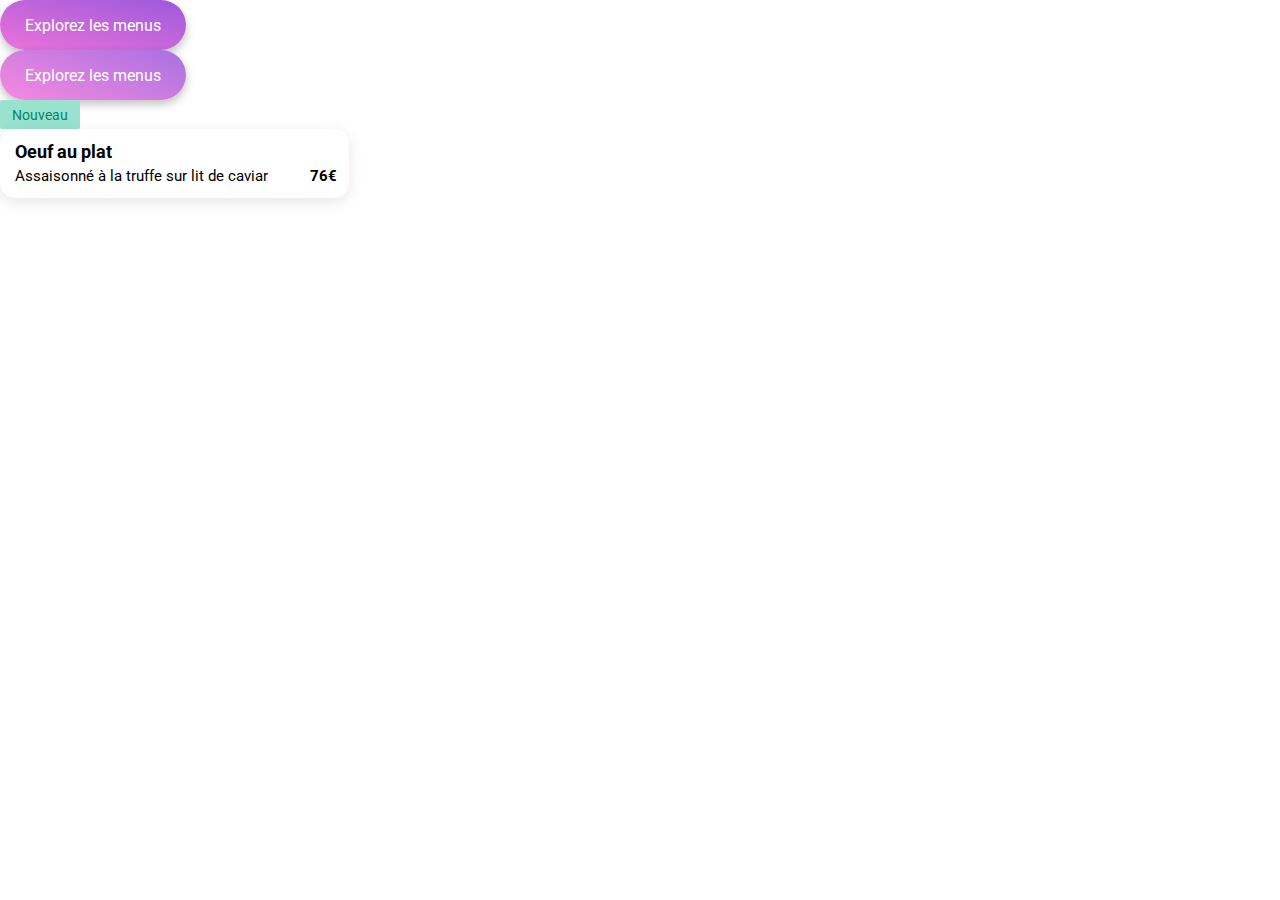
==== index.html @ d5adac6b "animations" ====
<!DOCTYPE html>
<html lang="en">
    <head>
        <meta charset="UTF-8">
        <meta http-equiv="X-UA-Compatible" content="IE=edge">
        <meta name="viewport" content="width=device-width, initial-scale=1.0">
        <link rel="stylesheet" href="https://cdnjs.cloudflare.com/ajax/libs/font-awesome/6.3.0/css/all.min.css" integrity="sha512-SzlrxWUlpfuzQ+pcUCosxcglQRNAq/DZjVsC0lE40xsADsfeQoEypE+enwcOiGjk/bSuGGKHEyjSoQ1zVisanQ==" crossorigin="anonymous" referrerpolicy="no-referrer" />
        <link rel="stylesheet" href="style.css">
        <title>Oh My Food</title>
    </head>
    <body>
        <div class="button1"><p>Explorez les menus</p></div>
        <div class="button2"><p>Explorez les menus</p></div>
        <div class="new">
            <p>Nouveau</p>
        </div>
        <input type="checkbox" id="check-like">
        <label for="check-like" class="like">
            <i class="fa-solid fa-heart fa-2xl"></i>
        </label>
        <div class="arrow"><i class="fa-solid fa-arrow-left fa-2xl"></i></div>
        <div class="menu">
            <input type="checkbox" id="check-click">
            <label for="check-click" class="toggle-content">
                <h3>Oeuf au plat</h3>
                <div class="accompagnement">
                    <p>Assaisonné à la truffe sur lit de caviar</p>
                    <p>76€</p>
                </div>
                <div class="add">
                    <i class="fa-solid fa-circle-check fa-xl"></i>
                </div>
            </label>
        </div>
    </body>
</html>
---- style.css ----
@import url("https://fonts.googleapis.com/css2?family=Shrikhand&display=swap");
@import url("https://fonts.googleapis.com/css2?family=Roboto&display=swap");
* {
  margin: 0;
  padding: 0;
  box-sizing: border-box;
  font-family: "Roboto", sans-serif;
}

.button1 {
  display: flex;
  width: 186px;
  height: 50px;
  background: linear-gradient(193.33deg, #9356DC -11.44%, #FF79DA 123.93%);
  border-radius: 25px;
  box-shadow: 0px 4px 10px rgba(0, 0, 0, 0.25);
}
.button1 p {
  margin: auto;
  color: white;
}

.button2 {
  display: flex;
  width: 186px;
  height: 50px;
  background: linear-gradient(0deg, rgba(255, 255, 255, 0.15), rgba(255, 255, 255, 0.15)), linear-gradient(200.64deg, #9356DC -5.2%, #FF79DA 110.74%);
  border-radius: 25px;
  box-shadow: 0px 4px 10px rgba(0, 0, 0, 0.25);
}
.button2 p {
  margin: auto;
  color: white;
}

.new {
  display: flex;
  width: 80px;
  height: 29px;
  border-radius: 2px;
  background: #99E2D0;
}
.new p {
  color: #008766;
  font-size: 14px;
  margin: auto;
}

.like {
  cursor: pointer;
}
.like i {
  color: white;
  -webkit-text-stroke-width: 1px;
  -webkit-text-stroke-color: black;
}

input[type=checkbox]:checked + .like i:before {
  color: transparent;
  background-clip: text;
  -webkit-background-clip: text;
  -webkit-text-stroke-color: transparent;
  background-image: linear-gradient(193.33deg, #9356DC -11.44%, #FF79DA 123.93%);
}

.toggle-content {
  position: relative;
  display: flex;
  flex-direction: column;
  cursor: pointer;
  width: 349px;
  height: 69px;
  box-shadow: 0px 4.01149px 15.0431px rgba(0, 0, 0, 0.1);
  border-radius: 15.0431px;
}
.toggle-content h3 {
  padding: 12px 0 0 15px;
  font-size: 18px;
}
.toggle-content .accompagnement {
  display: flex;
  justify-content: space-between;
}
.toggle-content .accompagnement p {
  padding: 5px 12px 15px 15px;
  font-size: 15.04px;
  transition: margin 0.5s;
}
.toggle-content .accompagnement p:first-child {
  text-overflow: ellipsis;
  overflow: hidden;
  white-space: nowrap;
  position: relative;
}
.toggle-content .accompagnement p + p {
  font-weight: 700;
}
.toggle-content .add {
  display: flex;
  justify-content: center;
  align-items: center;
  position: absolute;
  top: 0;
  right: 0;
  width: 0px;
  transition: width 0.5s;
  background: #99E2D0;
  height: 69px;
  border-radius: 0px 15px 15px 0px;
}
.toggle-content .add i {
  color: white;
}

input[type=checkbox] {
  display: none;
}
input[type=checkbox]:checked + .toggle-content .accompagnement p + p {
  margin-right: 74px;
  transition: margin 0.5s;
}
input[type=checkbox]:checked + .toggle-content .add {
  transition: width 0.5s;
  width: 59px;
}

/*# sourceMappingURL=style.css.map */
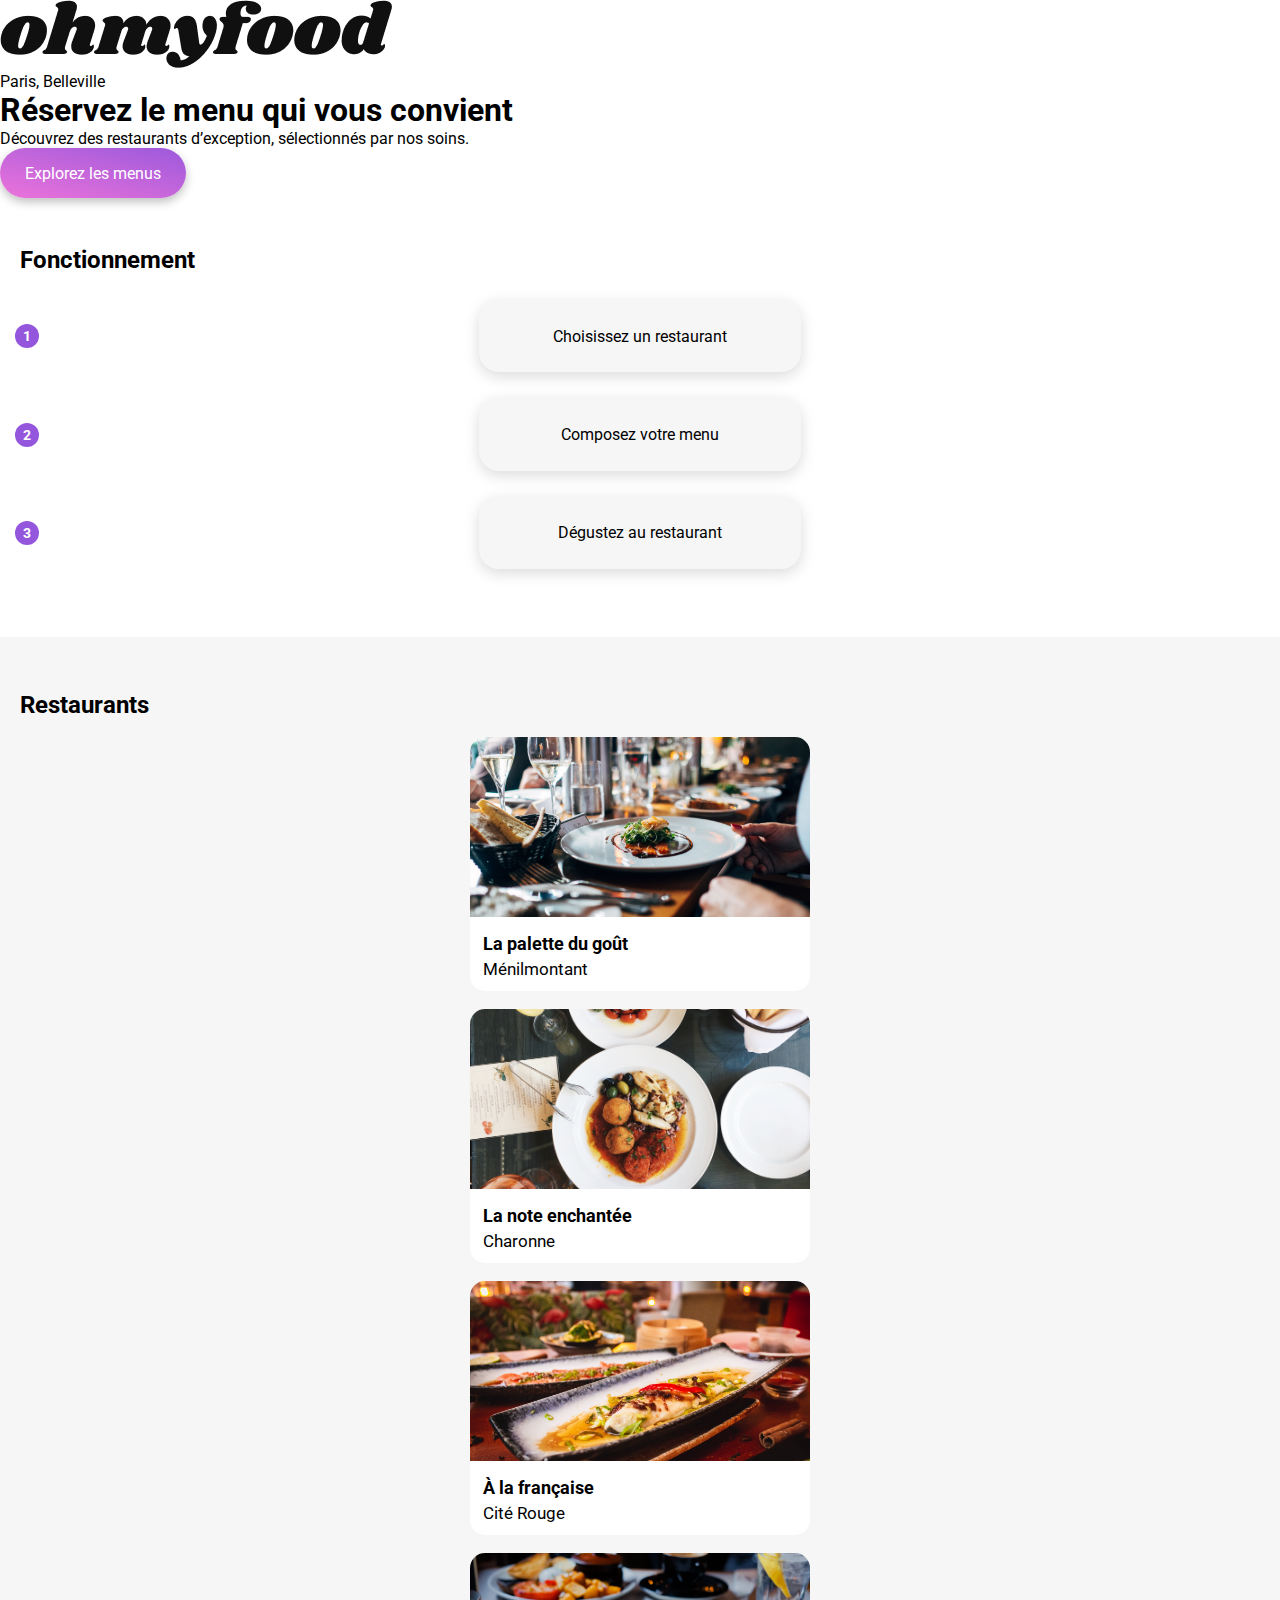
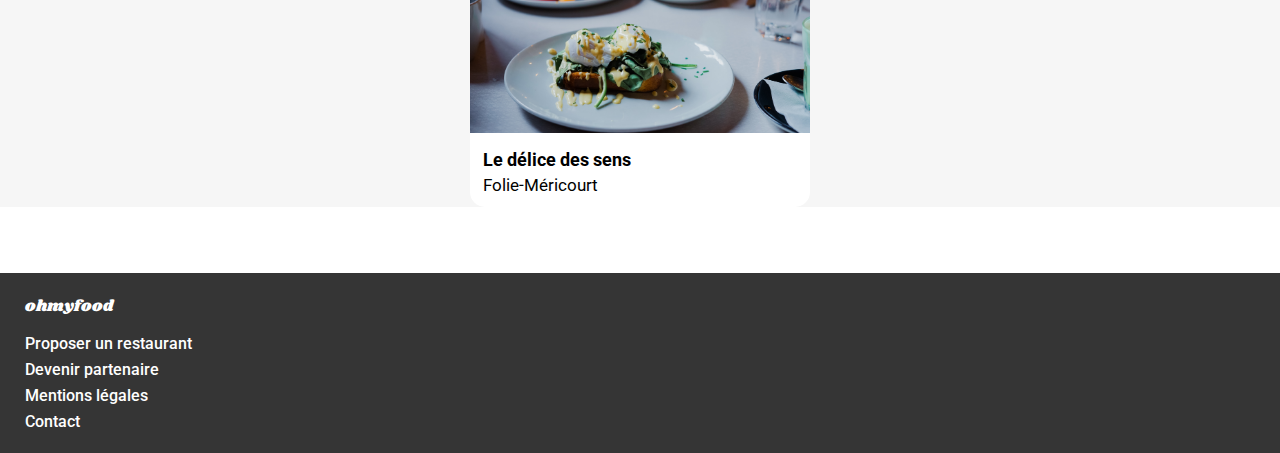
==== commit 821009a5: "mobile version" ====
--- a/index.html
+++ b/index.html
@@ -4,12 +4,127 @@
         <meta charset="UTF-8">
         <meta http-equiv="X-UA-Compatible" content="IE=edge">
         <meta name="viewport" content="width=device-width, initial-scale=1.0">
-        <link rel="stylesheet" href="https://cdnjs.cloudflare.com/ajax/libs/font-awesome/6.3.0/css/all.min.css" integrity="sha512-SzlrxWUlpfuzQ+pcUCosxcglQRNAq/DZjVsC0lE40xsADsfeQoEypE+enwcOiGjk/bSuGGKHEyjSoQ1zVisanQ==" crossorigin="anonymous" referrerpolicy="no-referrer" />
+        <link rel="stylesheet" href="https://cdnjs.cloudflare.com/ajax/libs/font-awesome/6.4.0/css/all.min.css" integrity="sha512-iecdLmaskl7CVkqkXNQ/ZH/XLlvWZOJyj7Yy7tcenmpD1ypASozpmT/E0iPtmFIB46ZmdtAc9eNBvH0H/ZpiBw==" crossorigin="anonymous" referrerpolicy="no-referrer" />
         <link rel="stylesheet" href="style.css">
         <title>Oh My Food</title>
     </head>
     <body>
-        <div class="button1"><p>Explorez les menus</p></div>
+        <header>
+            <nav>
+                <img src="images/logo/ohmyfood.png" alt="ohmyfood">
+            </nav>
+            <div class="location">
+                <i class="fa-solid fa-location-dot"></i>
+                <p>Paris, Belleville</p>
+            </div>
+            <div class="explorer">
+                <h1>Réservez le menu qui vous convient</h1>
+                <p>Découvrez des restaurants d’exception, sélectionnés par nos soins.</p>
+                <div class="button1">
+                    <p>Explorez les menus</p>
+                </div>
+            </div>
+        </header>
+        <main>
+            <div class="fonctionnement">
+                <h2>Fonctionnement</h2>
+                <div class="etapes">
+                    <div class="number">
+                        <p>1</p>
+                    </div>
+                    <i class="fa-solid fa-mobile-screen-button"></i>
+                    <p>Choisissez un restaurant</p>
+                </div>
+                <div class="etapes">
+                    <div class="number">
+                        <p>2</p>
+                    </div>
+                    <i class="fa-regular fa-list"></i>
+                    <p>Composez votre menu</p>
+                </div>
+                <div class="etapes">
+                    <div class="number">
+                        <p>3</p>
+                    </div>
+                    <i class="fa-solid fa-store"></i>
+                    <p>Dégustez au restaurant</p>
+                </div>
+            </div>
+            <div class="restaurants">
+                <h2>Restaurants</h2>
+                <div class="etablissement">
+                    <img src="images/restaurants/jay-wennington-N_Y88TWmGwA-unsplash.jpg" alt="restaurant">
+                    <div class="desc">
+                        <h3>La palette du goût</h3>
+                        <p>Ménilmontant</p>
+                        <div class="like">
+                            <input type="checkbox" id="check-like1">
+                            <label for="check-like1" class="like">
+                                <i class="fa-solid fa-heart fa-xl"></i>
+                            </label>
+                        </div>
+                    </div>    
+                </div>
+                <div class="etablissement">
+                    <img src="images/restaurants/stil-u2Lp8tXIcjw-unsplash.jpg" alt="restaurant">
+                    <div class="desc">
+                        <h3>La note enchantée</h3>
+                        <p>Charonne</p>
+                        <div class="like">
+                            <input type="checkbox" id="check-like2">
+                            <label for="check-like2" class="like">
+                                <i class="fa-solid fa-heart fa-xl"></i>
+                            </label>
+                        </div>
+                    </div>    
+                </div>
+                <div class="etablissement">
+                    <img src="images/restaurants/louis-hansel-shotsoflouis-qNBGVyOCY8Q-unsplash.jpg" alt="restaurant">
+                    <div class="desc">
+                        <h3>À la française</h3>
+                        <p>Cité Rouge</p>
+                        <div class="like">
+                            <input type="checkbox" id="check-like3">
+                            <label for="check-like3" class="like">
+                                <i class="fa-solid fa-heart fa-xl"></i>
+                            </label>
+                        </div>
+                    </div>    
+                </div>
+                <div class="etablissement">
+                    <img src="images/restaurants/toa-heftiba-DQKerTsQwi0-unsplash.jpg" alt="restaurant">
+                    <div class="desc">
+                        <h3>Le délice des sens</h3>
+                        <p>Folie-Méricourt</p>
+                        <div class="like">
+                            <input type="checkbox" id="check-like4">
+                            <label for="check-like4" class="like">
+                                <i class="fa-solid fa-heart fa-xl"></i>
+                            </label>
+                        </div>
+                    </div>    
+                </div>
+            </div>
+        </main>
+        <footer>
+            <div class="container">
+                <h4>ohmyfood</h4>
+                <nav>
+                    <ul>
+                        <li><i class="fa-sharp fa-solid fa-utensils"></i>
+                            <a href="#">Proposer un restaurant</a>
+                        </li>
+                        <li>
+                            <i class="fa-solid fa-handshake-angle"></i>
+                            <a href="#">Devenir partenaire</a>
+                        </li>
+                        <li><a href="#">Mentions légales</a></li>
+                        <li><a href="#">Contact</a></li>
+                    </ul>
+                </nav>
+            </div>
+        </footer>
+        <!-- <div class="button1"><p>Explorez les menus</p></div>
         <div class="button2"><p>Explorez les menus</p></div>
         <div class="new">
             <p>Nouveau</p>
@@ -31,6 +146,7 @@
                     <i class="fa-solid fa-circle-check fa-xl"></i>
                 </div>
             </label>
-        </div>
+        </div> -->
+
     </body>
 </html>--- a/style.css
+++ b/style.css
@@ -3,6 +3,8 @@
 * {
   margin: 0;
   padding: 0;
+  text-decoration: none;
+  list-style-type: none;
   box-sizing: border-box;
   font-family: "Roboto", sans-serif;
 }
@@ -124,4 +126,164 @@
   width: 59px;
 }
 
+@media (max-width: 768px) {
+  header nav {
+    height: 63px;
+    display: flex;
+    box-shadow: 0px 2px 4px rgba(0, 0, 0, 0.15);
+  }
+  header nav img {
+    margin: auto;
+    width: 162px;
+    height: 44px;
+  }
+  header .location {
+    display: flex;
+    justify-content: center;
+    align-items: center;
+    background-color: #EAEAEA;
+    height: 50px;
+  }
+  header .location i {
+    color: #353535;
+  }
+  header .location p {
+    margin-left: 17px;
+  }
+  header .explorer {
+    display: flex;
+    flex-direction: column;
+    text-align: center;
+    background-color: #F6F6F6;
+  }
+  header .explorer h1 {
+    margin-top: 39.5px;
+    font-size: 24px;
+    height: 68px;
+  }
+  header .explorer > p {
+    font-size: 18px;
+    color: #353535;
+  }
+  header .explorer .button1 {
+    margin: auto;
+    margin-top: 40px;
+    margin-bottom: 57px;
+  }
+}
+main .fonctionnement {
+  display: flex;
+  flex-direction: column;
+}
+main .fonctionnement h2 {
+  margin-top: 48px;
+  margin-left: 20px;
+}
+main .fonctionnement .etapes {
+  display: flex;
+  margin: auto;
+  justify-content: center;
+  align-items: center;
+  margin-top: 26px;
+  width: 322.49px;
+  height: 72.38px;
+  background-color: #F6F6F6;
+  border-radius: 20px;
+  box-shadow: 0px 4px 15px rgba(0, 0, 0, 0.15);
+}
+main .fonctionnement .etapes .number {
+  position: absolute;
+  left: 15px;
+  display: flex;
+  width: 24px;
+  height: 24px;
+  border-radius: 100%;
+  background-color: #9356DC;
+}
+main .fonctionnement .etapes .number p {
+  font-size: 14.18px;
+  margin: auto;
+  color: white;
+  font-weight: 700;
+}
+main .fonctionnement .etapes i {
+  color: #7E7E7E;
+  position: absolute;
+  left: 65.98px;
+}
+main .fonctionnement .etapes:nth-child(4) i {
+  color: #9356DC;
+}
+main .restaurants {
+  margin-top: 68px;
+  background-color: #F6F6F6;
+  display: flex;
+  flex-direction: column;
+  gap: 18px;
+}
+main .restaurants h2 {
+  margin-left: 20px;
+  padding-top: 54px;
+}
+main .restaurants .etablissement {
+  position: relative;
+  display: flex;
+  flex-direction: column;
+  margin: auto;
+  width: 340px;
+  border-radius: 15px;
+  background-color: white;
+}
+main .restaurants .etablissement img {
+  border-top-left-radius: 15px;
+  border-top-right-radius: 15px;
+  object-fit: cover;
+  height: 180px;
+}
+main .restaurants .etablissement .desc {
+  margin-top: 16px;
+  margin-left: 13px;
+  padding-bottom: 12px;
+}
+main .restaurants .etablissement .desc h3 {
+  font-size: 18px;
+}
+main .restaurants .etablissement .desc p {
+  margin-top: 5px;
+  font-size: 17px;
+}
+main .restaurants .etablissement .desc .like {
+  position: absolute;
+  right: 10px;
+  bottom: 15px;
+}
+
+footer {
+  background-color: #353535;
+  margin-top: 66px;
+  padding-bottom: 22px;
+}
+footer .container {
+  margin-left: 25px;
+  padding-top: 22px;
+}
+footer .container h4 {
+  font-family: "Shrikhand";
+  font-weight: 400;
+  color: white;
+}
+footer .container nav {
+  margin-top: 16px;
+}
+footer .container nav li {
+  margin-top: 7px;
+}
+footer .container nav li i {
+  color: white;
+}
+footer .container nav li a {
+  color: white;
+  font-weight: 500;
+}
+
 /*# sourceMappingURL=style.css.map */
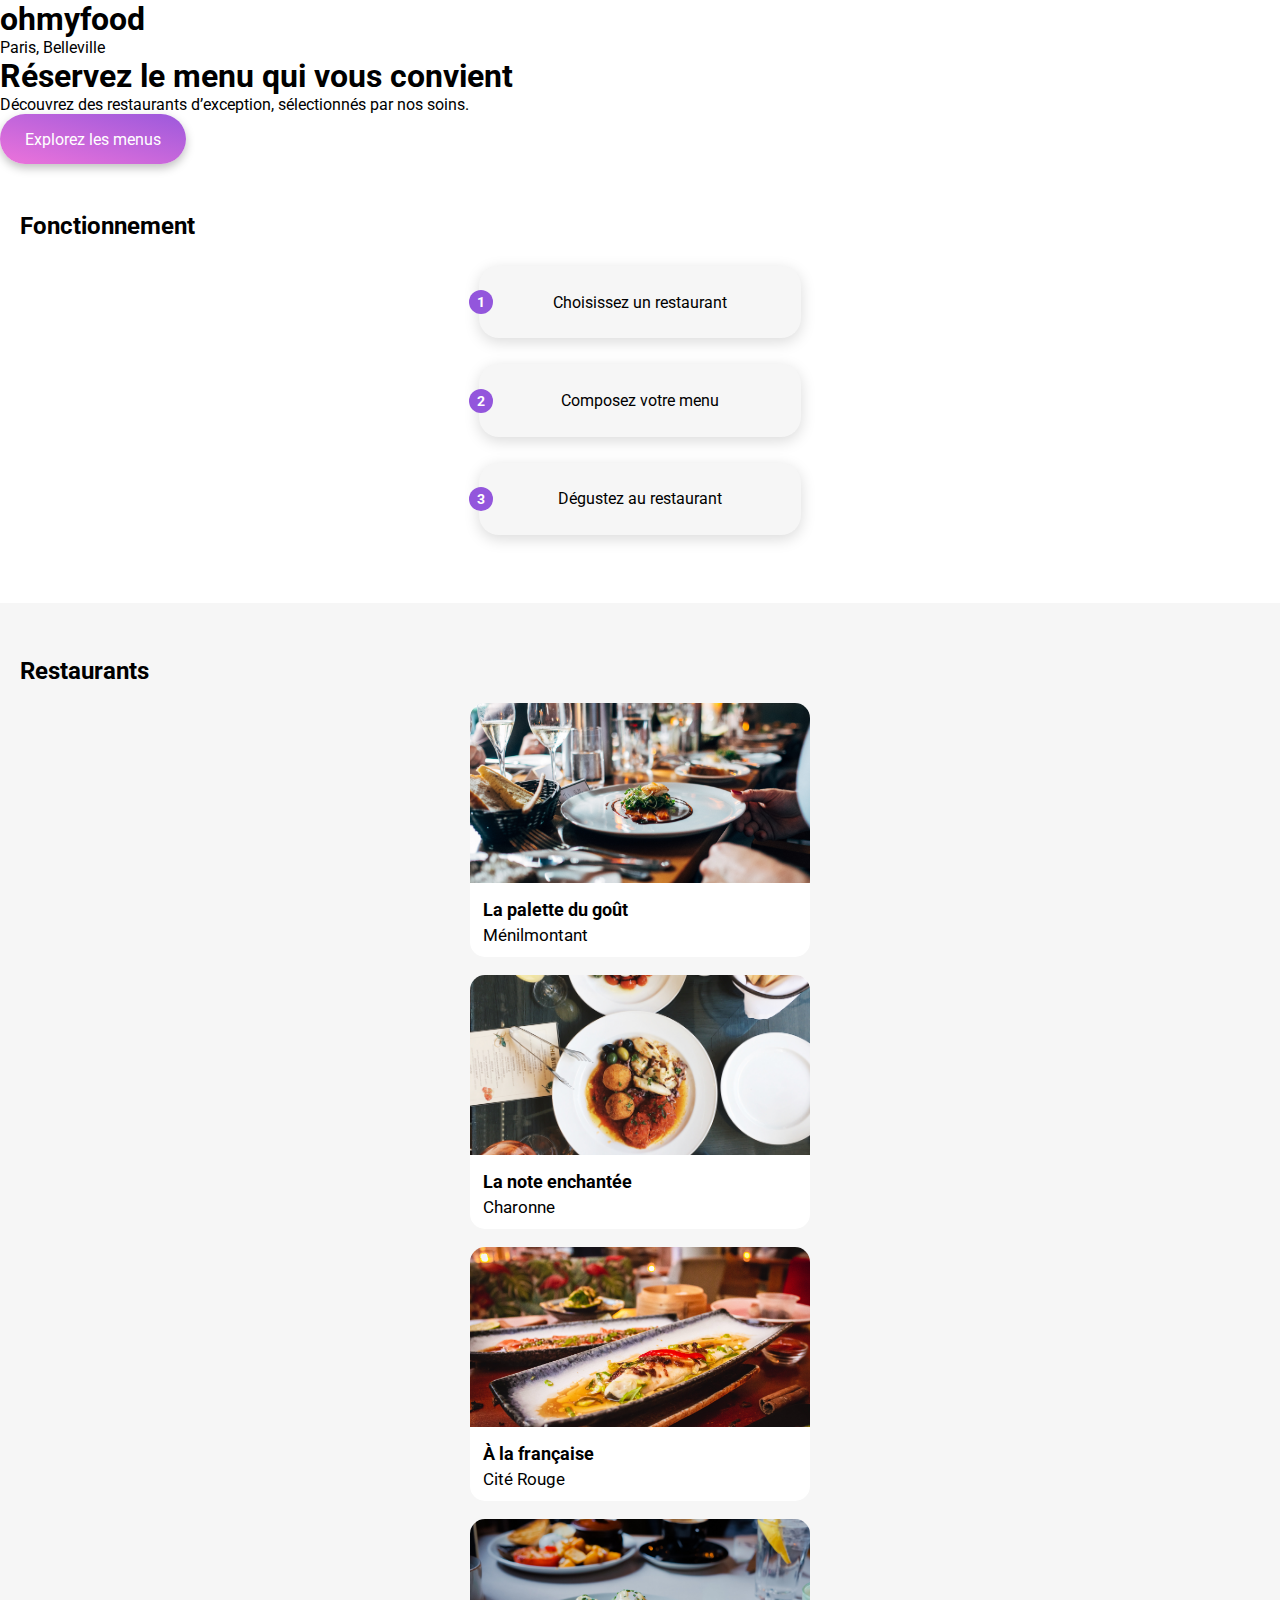
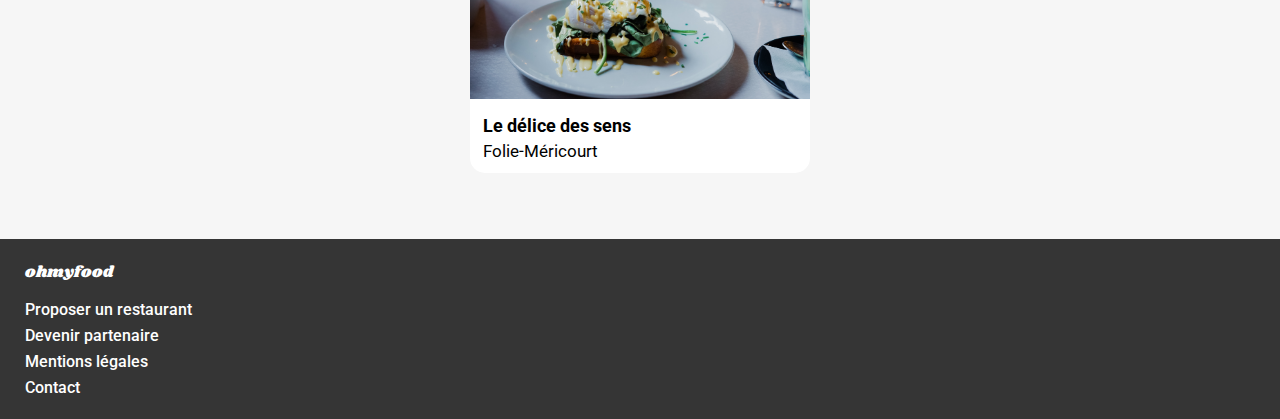
==== commit 865fd83d: "mobile first done" ====
--- a/index.html
+++ b/index.html
@@ -11,7 +11,7 @@
     <body>
         <header>
             <nav>
-                <img src="images/logo/ohmyfood.png" alt="ohmyfood">
+                <h1>ohmyfood</h1>
             </nav>
             <div class="location">
                 <i class="fa-solid fa-location-dot"></i>
@@ -32,78 +32,86 @@
                     <div class="number">
                         <p>1</p>
                     </div>
-                    <i class="fa-solid fa-mobile-screen-button"></i>
+                    <i class="fa-solid fa-mobile-screen-button fa-xl"></i>
                     <p>Choisissez un restaurant</p>
                 </div>
                 <div class="etapes">
                     <div class="number">
                         <p>2</p>
                     </div>
-                    <i class="fa-regular fa-list"></i>
+                    <i class="fa-regular fa-list fa-xl"></i>
                     <p>Composez votre menu</p>
                 </div>
                 <div class="etapes">
                     <div class="number">
                         <p>3</p>
                     </div>
-                    <i class="fa-solid fa-store"></i>
+                    <i class="fa-solid fa-store fa-xl"></i>
                     <p>Dégustez au restaurant</p>
                 </div>
             </div>
             <div class="restaurants">
                 <h2>Restaurants</h2>
-                <div class="etablissement">
-                    <img src="images/restaurants/jay-wennington-N_Y88TWmGwA-unsplash.jpg" alt="restaurant">
-                    <div class="desc">
-                        <h3>La palette du goût</h3>
-                        <p>Ménilmontant</p>
-                        <div class="like">
-                            <input type="checkbox" id="check-like1">
-                            <label for="check-like1" class="like">
-                                <i class="fa-solid fa-heart fa-xl"></i>
-                            </label>
-                        </div>
-                    </div>    
-                </div>
-                <div class="etablissement">
-                    <img src="images/restaurants/stil-u2Lp8tXIcjw-unsplash.jpg" alt="restaurant">
-                    <div class="desc">
-                        <h3>La note enchantée</h3>
-                        <p>Charonne</p>
-                        <div class="like">
-                            <input type="checkbox" id="check-like2">
-                            <label for="check-like2" class="like">
-                                <i class="fa-solid fa-heart fa-xl"></i>
-                            </label>
-                        </div>
-                    </div>    
-                </div>
-                <div class="etablissement">
-                    <img src="images/restaurants/louis-hansel-shotsoflouis-qNBGVyOCY8Q-unsplash.jpg" alt="restaurant">
-                    <div class="desc">
-                        <h3>À la française</h3>
-                        <p>Cité Rouge</p>
-                        <div class="like">
-                            <input type="checkbox" id="check-like3">
-                            <label for="check-like3" class="like">
-                                <i class="fa-solid fa-heart fa-xl"></i>
-                            </label>
-                        </div>
-                    </div>    
-                </div>
-                <div class="etablissement">
-                    <img src="images/restaurants/toa-heftiba-DQKerTsQwi0-unsplash.jpg" alt="restaurant">
-                    <div class="desc">
-                        <h3>Le délice des sens</h3>
-                        <p>Folie-Méricourt</p>
-                        <div class="like">
-                            <input type="checkbox" id="check-like4">
-                            <label for="check-like4" class="like">
-                                <i class="fa-solid fa-heart fa-xl"></i>
-                            </label>
-                        </div>
-                    </div>    
-                </div>
+                <a href="palette.html">
+                    <div class="etablissement">
+                        <img src="images/restaurants/jay-wennington-N_Y88TWmGwA-unsplash.jpg" alt="restaurant">
+                        <div class="desc">
+                            <h3>La palette du goût</h3>
+                            <p>Ménilmontant</p>
+                            <div class="like">
+                                <input type="checkbox" id="check-like1">
+                                <label for="check-like1" class="like">
+                                    <i class="fa-solid fa-heart fa-xl"></i>
+                                </label>
+                            </div>
+                        </div>    
+                    </div>
+                </a>
+                <a href="note.html">
+                    <div class="etablissement">
+                        <img src="images/restaurants/stil-u2Lp8tXIcjw-unsplash.jpg" alt="restaurant">
+                        <div class="desc">
+                            <h3>La note enchantée</h3>
+                            <p>Charonne</p>
+                            <div class="like">
+                                <input type="checkbox" id="check-like2">
+                                <label for="check-like2" class="like">
+                                    <i class="fa-solid fa-heart fa-xl"></i>
+                                </label>
+                            </div>
+                        </div>    
+                    </div>
+                </a>
+                <a href="lafrancaise.html">
+                    <div class="etablissement">
+                        <img src="images/restaurants/louis-hansel-shotsoflouis-qNBGVyOCY8Q-unsplash.jpg" alt="restaurant">
+                        <div class="desc">
+                            <h3>À la française</h3>
+                            <p>Cité Rouge</p>
+                            <div class="like">
+                                <input type="checkbox" id="check-like3">
+                                <label for="check-like3" class="like">
+                                    <i class="fa-solid fa-heart fa-xl"></i>
+                                </label>
+                            </div>
+                        </div>    
+                    </div>
+                </a>
+                <a href="delice.html">
+                    <div class="etablissement">
+                        <img src="images/restaurants/toa-heftiba-DQKerTsQwi0-unsplash.jpg" alt="restaurant">
+                        <div class="desc">
+                            <h3>Le délice des sens</h3>
+                            <p>Folie-Méricourt</p>
+                            <div class="like">
+                                <input type="checkbox" id="check-like4">
+                                <label for="check-like4" class="like">
+                                    <i class="fa-solid fa-heart fa-xl"></i>
+                                </label>
+                            </div>
+                        </div>    
+                    </div>
+                </a>
             </div>
         </main>
         <footer>
--- a/style.css
+++ b/style.css
@@ -111,6 +111,7 @@
   border-radius: 0px 15px 15px 0px;
 }
 .toggle-content .add i {
+  visibility: hidden;
   color: white;
 }
 
@@ -124,6 +125,9 @@
 input[type=checkbox]:checked + .toggle-content .add {
   transition: width 0.5s;
   width: 59px;
+}
+input[type=checkbox]:checked + .toggle-content .add i {
+  visibility: visible;
 }
 
 @media (max-width: 768px) {
@@ -132,10 +136,22 @@
     display: flex;
     box-shadow: 0px 2px 4px rgba(0, 0, 0, 0.15);
   }
-  header nav img {
+  header nav a {
+    color: black;
+    margin: auto 0;
+    margin-left: 10px;
+  }
+  header nav h1 {
+    font-size: 30px;
+    font-family: "Shrikhand";
+    font-weight: 400;
     margin: auto;
-    width: 162px;
-    height: 44px;
+  }
+  header img {
+    width: 100%;
+    height: 275px;
+    object-fit: cover;
+    overflow: hidden;
   }
   header .location {
     display: flex;
@@ -180,6 +196,7 @@
   margin-left: 20px;
 }
 main .fonctionnement .etapes {
+  position: relative;
   display: flex;
   margin: auto;
   justify-content: center;
@@ -193,7 +210,7 @@
 }
 main .fonctionnement .etapes .number {
   position: absolute;
-  left: 15px;
+  left: -10px;
   display: flex;
   width: 24px;
   height: 24px;
@@ -209,13 +226,14 @@
 main .fonctionnement .etapes i {
   color: #7E7E7E;
   position: absolute;
-  left: 65.98px;
+  left: 33.47px;
 }
 main .fonctionnement .etapes:nth-child(4) i {
   color: #9356DC;
 }
 main .restaurants {
   margin-top: 68px;
+  padding-bottom: 66px;
   background-color: #F6F6F6;
   display: flex;
   flex-direction: column;
@@ -225,7 +243,10 @@
   margin-left: 20px;
   padding-top: 54px;
 }
-main .restaurants .etablissement {
+main .restaurants a {
+  color: black;
+}
+main .restaurants a .etablissement {
   position: relative;
   display: flex;
   flex-direction: column;
@@ -234,33 +255,83 @@
   border-radius: 15px;
   background-color: white;
 }
-main .restaurants .etablissement img {
+main .restaurants a .etablissement img {
   border-top-left-radius: 15px;
   border-top-right-radius: 15px;
   object-fit: cover;
   height: 180px;
 }
-main .restaurants .etablissement .desc {
+main .restaurants a .etablissement .desc {
   margin-top: 16px;
   margin-left: 13px;
   padding-bottom: 12px;
 }
-main .restaurants .etablissement .desc h3 {
+main .restaurants a .etablissement .desc h3 {
   font-size: 18px;
 }
-main .restaurants .etablissement .desc p {
+main .restaurants a .etablissement .desc p {
   margin-top: 5px;
   font-size: 17px;
 }
-main .restaurants .etablissement .desc .like {
+main .restaurants a .etablissement .desc .like {
   position: absolute;
   right: 10px;
   bottom: 15px;
 }
+main .carte {
+  background-color: #F6F6F6;
+  padding-bottom: 53px;
+  position: relative;
+  margin-top: -55px;
+  border-top-left-radius: 40px;
+  border-top-right-radius: 40px;
+}
+main .carte .titre {
+  display: flex;
+}
+main .carte .titre h1 {
+  margin-top: 32px;
+  margin-left: 17px;
+  font-size: 28px;
+  font-family: "Shrikhand";
+  font-weight: 400;
+}
+main .carte .titre .like {
+  margin: auto;
+  margin-top: 40px;
+}
+main .carte .titre-menu h3 {
+  position: relative;
+  font-weight: 300;
+  text-transform: uppercase;
+  font-weight: 300;
+  margin-left: 13px;
+  margin-top: 42px;
+}
+main .carte .titre-menu h3:before {
+  content: "";
+  position: absolute;
+  width: 40px;
+  height: 3px;
+  bottom: -10px;
+  left: 0;
+  background-color: #99E2D0;
+}
+main .carte .menu {
+  display: flex;
+  justify-content: center;
+  margin-top: 25px;
+}
+main .carte .menu .toggle-content {
+  background-color: white;
+}
+main .carte .button1 {
+  margin: auto;
+  margin-top: 40px;
+}
 
 footer {
   background-color: #353535;
-  margin-top: 66px;
   padding-bottom: 22px;
 }
 footer .container {
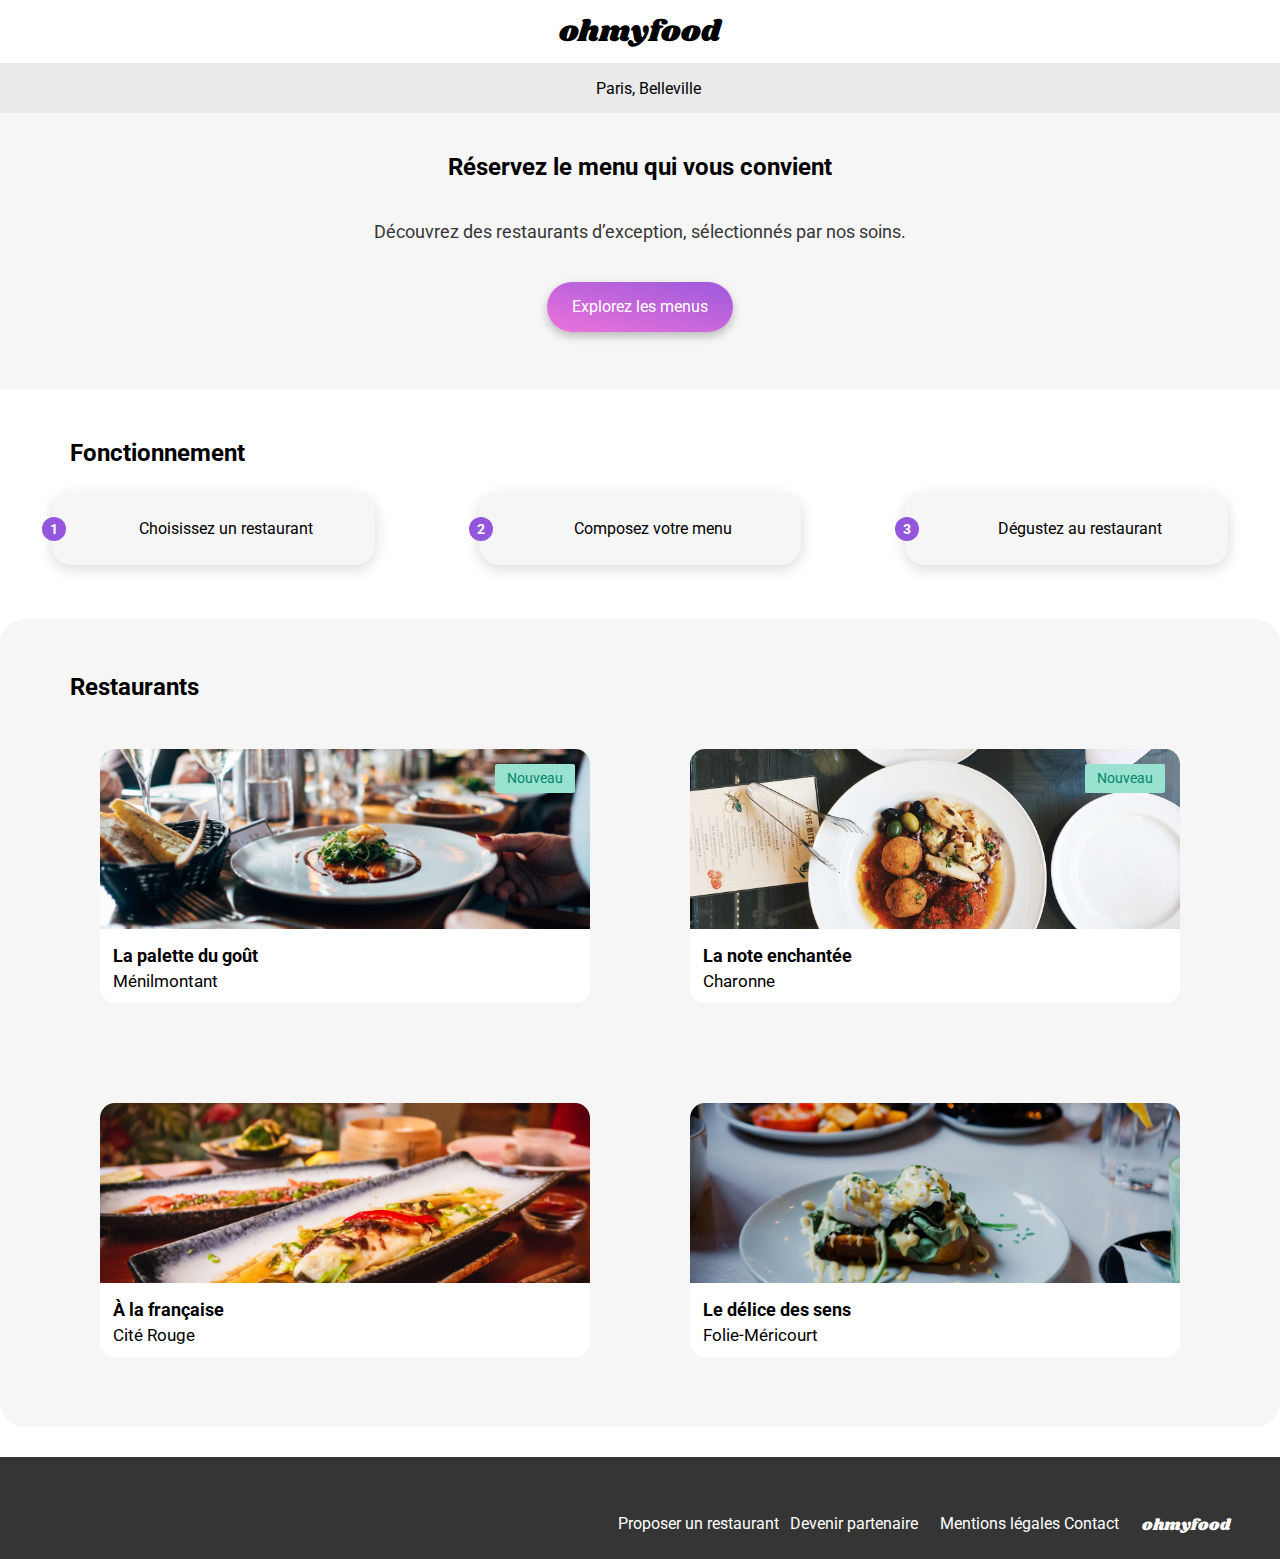
==== commit fa2e3290: "tablet and desktop" ====
--- a/index.html
+++ b/index.html
@@ -28,133 +28,116 @@
         <main>
             <div class="fonctionnement">
                 <h2>Fonctionnement</h2>
-                <div class="etapes">
-                    <div class="number">
-                        <p>1</p>
+                <div class="content">
+                    <div class="etapes">
+                        <div class="number">
+                            <p>1</p>
+                        </div>
+                        <i class="fa-solid fa-mobile-screen-button fa-lg"></i>
+                        <p>Choisissez un restaurant</p>
                     </div>
-                    <i class="fa-solid fa-mobile-screen-button fa-xl"></i>
-                    <p>Choisissez un restaurant</p>
-                </div>
-                <div class="etapes">
-                    <div class="number">
-                        <p>2</p>
+                    <div class="etapes">
+                        <div class="number">
+                            <p>2</p>
+                        </div>
+                        <i class="fa-regular fa-list fa-lg"></i>
+                        <p>Composez votre menu</p>
                     </div>
-                    <i class="fa-regular fa-list fa-xl"></i>
-                    <p>Composez votre menu</p>
-                </div>
-                <div class="etapes">
-                    <div class="number">
-                        <p>3</p>
+                    <div class="etapes">
+                        <div class="number">
+                            <p>3</p>
+                        </div>
+                        <i class="fa-solid fa-store fa-lg"></i>
+                        <p>Dégustez au restaurant</p>
                     </div>
-                    <i class="fa-solid fa-store fa-xl"></i>
-                    <p>Dégustez au restaurant</p>
                 </div>
             </div>
             <div class="restaurants">
                 <h2>Restaurants</h2>
-                <a href="palette.html">
-                    <div class="etablissement">
-                        <img src="images/restaurants/jay-wennington-N_Y88TWmGwA-unsplash.jpg" alt="restaurant">
-                        <div class="desc">
-                            <h3>La palette du goût</h3>
-                            <p>Ménilmontant</p>
-                            <div class="like">
-                                <input type="checkbox" id="check-like1">
-                                <label for="check-like1" class="like">
-                                    <i class="fa-solid fa-heart fa-xl"></i>
-                                </label>
+                <div class="content">
+                    <a href="palette.html">
+                        <div class="etablissement">
+                            <img src="images/restaurants/jay-wennington-N_Y88TWmGwA-unsplash.jpg" alt="restaurant">
+                            <div class="new">
+                                <p>Nouveau</p>
                             </div>
-                        </div>    
-                    </div>
-                </a>
-                <a href="note.html">
-                    <div class="etablissement">
-                        <img src="images/restaurants/stil-u2Lp8tXIcjw-unsplash.jpg" alt="restaurant">
-                        <div class="desc">
-                            <h3>La note enchantée</h3>
-                            <p>Charonne</p>
-                            <div class="like">
-                                <input type="checkbox" id="check-like2">
-                                <label for="check-like2" class="like">
-                                    <i class="fa-solid fa-heart fa-xl"></i>
-                                </label>
+                            <div class="desc">
+                                <h3>La palette du goût</h3>
+                                <p>Ménilmontant</p>
+                                <div class="like">
+                                    <input type="checkbox" id="check-like1">
+                                    <label for="check-like1" class="like">
+                                        <i class="fa-solid fa-heart fa-xl"></i>
+                                    </label>
+                                </div>
+                            </div>    
+                        </div>
+                    </a>
+                    <a href="note.html">
+                        <div class="etablissement">
+                            <img src="images/restaurants/stil-u2Lp8tXIcjw-unsplash.jpg" alt="restaurant">
+                            <div class="new">
+                                <p>Nouveau</p>
                             </div>
-                        </div>    
-                    </div>
-                </a>
-                <a href="lafrancaise.html">
-                    <div class="etablissement">
-                        <img src="images/restaurants/louis-hansel-shotsoflouis-qNBGVyOCY8Q-unsplash.jpg" alt="restaurant">
-                        <div class="desc">
-                            <h3>À la française</h3>
-                            <p>Cité Rouge</p>
-                            <div class="like">
-                                <input type="checkbox" id="check-like3">
-                                <label for="check-like3" class="like">
-                                    <i class="fa-solid fa-heart fa-xl"></i>
-                                </label>
-                            </div>
-                        </div>    
-                    </div>
-                </a>
-                <a href="delice.html">
-                    <div class="etablissement">
-                        <img src="images/restaurants/toa-heftiba-DQKerTsQwi0-unsplash.jpg" alt="restaurant">
-                        <div class="desc">
-                            <h3>Le délice des sens</h3>
-                            <p>Folie-Méricourt</p>
-                            <div class="like">
-                                <input type="checkbox" id="check-like4">
-                                <label for="check-like4" class="like">
-                                    <i class="fa-solid fa-heart fa-xl"></i>
-                                </label>
-                            </div>
-                        </div>    
-                    </div>
-                </a>
+                            <div class="desc">
+                                <h3>La note enchantée</h3>
+                                <p>Charonne</p>
+                                <div class="like">
+                                    <input type="checkbox" id="check-like2">
+                                    <label for="check-like2" class="like">
+                                        <i class="fa-solid fa-heart fa-xl"></i>
+                                    </label>
+                                </div>
+                            </div>    
+                        </div>
+                    </a>
+                    <a href="lafrancaise.html">
+                        <div class="etablissement">
+                            <img src="images/restaurants/louis-hansel-shotsoflouis-qNBGVyOCY8Q-unsplash.jpg" alt="restaurant">
+                            <div class="desc">
+                                <h3>À la française</h3>
+                                <p>Cité Rouge</p>
+                                <div class="like">
+                                    <input type="checkbox" id="check-like3">
+                                    <label for="check-like3" class="like">
+                                        <i class="fa-solid fa-heart fa-xl"></i>
+                                    </label>
+                                </div>
+                            </div>    
+                        </div>
+                    </a>
+                    <a href="delice.html">
+                        <div class="etablissement">
+                            <img src="images/restaurants/toa-heftiba-DQKerTsQwi0-unsplash.jpg" alt="restaurant">
+                            <div class="desc">
+                                <h3>Le délice des sens</h3>
+                                <p>Folie-Méricourt</p>
+                                <div class="like">
+                                    <input type="checkbox" id="check-like4">
+                                    <label for="check-like4" class="like">
+                                        <i class="fa-solid fa-heart fa-xl"></i>
+                                    </label>
+                                </div>
+                            </div>    
+                        </div>
+                    </a>
+                </div>
             </div>
         </main>
         <footer>
             <div class="container">
                 <h4>ohmyfood</h4>
-                <nav>
-                    <ul>
-                        <li><i class="fa-sharp fa-solid fa-utensils"></i>
-                            <a href="#">Proposer un restaurant</a>
-                        </li>
-                        <li>
-                            <i class="fa-solid fa-handshake-angle"></i>
-                            <a href="#">Devenir partenaire</a>
-                        </li>
-                        <li><a href="#">Mentions légales</a></li>
-                        <li><a href="#">Contact</a></li>
-                    </ul>
-                </nav>
+                <div class="partner">
+                    <i class="fa-sharp fa-solid fa-utensils"></i>
+                    <a href="#">Proposer un restaurant</a>
+                    <i class="fa-solid fa-handshake-angle"></i>
+                    <a href="#">Devenir partenaire</a>
+                </div>
+                <div class="contact">
+                    <a href="#">Mentions légales</a>
+                    <a href="#">Contact</a>
+                </div>
             </div>
         </footer>
-        <!-- <div class="button1"><p>Explorez les menus</p></div>
-        <div class="button2"><p>Explorez les menus</p></div>
-        <div class="new">
-            <p>Nouveau</p>
-        </div>
-        <input type="checkbox" id="check-like">
-        <label for="check-like" class="like">
-            <i class="fa-solid fa-heart fa-2xl"></i>
-        </label>
-        <div class="arrow"><i class="fa-solid fa-arrow-left fa-2xl"></i></div>
-        <div class="menu">
-            <input type="checkbox" id="check-click">
-            <label for="check-click" class="toggle-content">
-                <h3>Oeuf au plat</h3>
-                <div class="accompagnement">
-                    <p>Assaisonné à la truffe sur lit de caviar</p>
-                    <p>76€</p>
-                </div>
-                <div class="add">
-                    <i class="fa-solid fa-circle-check fa-xl"></i>
-                </div>
-            </label>
-        </div> -->
-
     </body>
 </html>--- a/style.css
+++ b/style.css
@@ -130,70 +130,75 @@
   visibility: visible;
 }
 
-@media (max-width: 768px) {
-  header nav {
-    height: 63px;
-    display: flex;
-    box-shadow: 0px 2px 4px rgba(0, 0, 0, 0.15);
-  }
-  header nav a {
-    color: black;
-    margin: auto 0;
-    margin-left: 10px;
-  }
-  header nav h1 {
-    font-size: 30px;
-    font-family: "Shrikhand";
-    font-weight: 400;
-    margin: auto;
-  }
-  header img {
-    width: 100%;
-    height: 275px;
-    object-fit: cover;
-    overflow: hidden;
-  }
-  header .location {
-    display: flex;
-    justify-content: center;
-    align-items: center;
-    background-color: #EAEAEA;
-    height: 50px;
-  }
-  header .location i {
-    color: #353535;
-  }
-  header .location p {
-    margin-left: 17px;
-  }
-  header .explorer {
-    display: flex;
-    flex-direction: column;
-    text-align: center;
-    background-color: #F6F6F6;
-  }
-  header .explorer h1 {
-    margin-top: 39.5px;
-    font-size: 24px;
-    height: 68px;
-  }
-  header .explorer > p {
-    font-size: 18px;
-    color: #353535;
-  }
-  header .explorer .button1 {
-    margin: auto;
-    margin-top: 40px;
-    margin-bottom: 57px;
-  }
-}
+header {
+  margin: auto;
+}
+header nav {
+  height: 63px;
+  display: flex;
+  box-shadow: 0px 2px 4px rgba(0, 0, 0, 0.15);
+}
+header nav a {
+  color: black;
+  margin: auto 0;
+  margin-left: 10px;
+}
+header nav h1 {
+  font-size: 30px;
+  font-family: "Shrikhand";
+  font-weight: 400;
+  margin: auto;
+}
+header img {
+  width: 100%;
+  height: 275px;
+  object-fit: cover;
+  overflow: hidden;
+}
+header .location {
+  display: flex;
+  justify-content: center;
+  align-items: center;
+  background-color: #EAEAEA;
+  height: 50px;
+}
+header .location i {
+  color: #353535;
+}
+header .location p {
+  margin-left: 17px;
+}
+header .explorer {
+  display: flex;
+  flex-direction: column;
+  text-align: center;
+  background-color: #F6F6F6;
+}
+header .explorer h1 {
+  margin-top: 39.5px;
+  font-size: 24px;
+  height: 68px;
+}
+header .explorer > p {
+  font-size: 18px;
+  color: #353535;
+}
+header .explorer .button1 {
+  margin: auto;
+  margin-top: 40px;
+  margin-bottom: 57px;
+}
+
 main .fonctionnement {
-  display: flex;
-  flex-direction: column;
+  max-width: 1440px;
+  margin: auto;
 }
 main .fonctionnement h2 {
-  margin-top: 48px;
-  margin-left: 20px;
+  margin-top: 50px;
+  margin-left: 70px;
+}
+main .fonctionnement .content {
+  display: flex;
 }
 main .fonctionnement .etapes {
   position: relative;
@@ -232,53 +237,70 @@
   color: #9356DC;
 }
 main .restaurants {
-  margin-top: 68px;
-  padding-bottom: 66px;
   background-color: #F6F6F6;
+  max-width: 1440px;
+  margin: auto;
+  margin-top: 54px;
+  border-radius: 25px;
+  margin-bottom: 25px;
+}
+main .restaurants h2 {
+  padding-top: 54px;
+  margin-left: 70px;
+}
+main .restaurants .content {
+  display: flex;
+  flex-wrap: wrap;
+  justify-content: center;
+  gap: 100px;
+  margin: auto;
+  margin-top: 48px;
+  margin-bottom: 30px;
+  padding-bottom: 70px;
+}
+main .restaurants .content a {
+  color: black;
+}
+main .restaurants .content a .etablissement {
+  position: relative;
   display: flex;
   flex-direction: column;
-  gap: 18px;
-}
-main .restaurants h2 {
-  margin-left: 20px;
-  padding-top: 54px;
-}
-main .restaurants a {
-  color: black;
-}
-main .restaurants a .etablissement {
-  position: relative;
-  display: flex;
-  flex-direction: column;
-  margin: auto;
-  width: 340px;
+  margin: auto;
+  width: 490px;
   border-radius: 15px;
   background-color: white;
 }
-main .restaurants a .etablissement img {
+main .restaurants .content a .etablissement img {
   border-top-left-radius: 15px;
   border-top-right-radius: 15px;
   object-fit: cover;
   height: 180px;
 }
-main .restaurants a .etablissement .desc {
+main .restaurants .content a .etablissement .new {
+  position: absolute;
+  top: 15px;
+  right: 15px;
+}
+main .restaurants .content a .etablissement .desc {
   margin-top: 16px;
   margin-left: 13px;
   padding-bottom: 12px;
 }
-main .restaurants a .etablissement .desc h3 {
+main .restaurants .content a .etablissement .desc h3 {
   font-size: 18px;
 }
-main .restaurants a .etablissement .desc p {
+main .restaurants .content a .etablissement .desc p {
   margin-top: 5px;
   font-size: 17px;
 }
-main .restaurants a .etablissement .desc .like {
+main .restaurants .content a .etablissement .desc .like {
   position: absolute;
   right: 10px;
   bottom: 15px;
 }
 main .carte {
+  margin: auto;
+  width: 375px;
   background-color: #F6F6F6;
   padding-bottom: 53px;
   position: relative;
@@ -288,17 +310,18 @@
 }
 main .carte .titre {
   display: flex;
+  justify-content: center;
+  align-items: center;
 }
 main .carte .titre h1 {
   margin-top: 32px;
-  margin-left: 17px;
   font-size: 28px;
   font-family: "Shrikhand";
   font-weight: 400;
 }
 main .carte .titre .like {
-  margin: auto;
-  margin-top: 40px;
+  margin-left: 20px;
+  margin-top: 30px;
 }
 main .carte .titre-menu h3 {
   position: relative;
@@ -330,31 +353,85 @@
   margin-top: 40px;
 }
 
+@media (max-width: 768px) {
+  .fonctionnement {
+    flex-direction: column;
+    width: 375px;
+    margin: auto;
+  }
+  .fonctionnement .content {
+    display: flex;
+    flex-direction: column;
+  }
+  .restaurants {
+    margin: auto;
+    padding-bottom: 66px;
+    display: flex;
+    flex-direction: column;
+  }
+  .restaurants .content {
+    display: flex;
+    flex-direction: column;
+    gap: 18px;
+    margin: auto;
+    margin-top: 18px;
+  }
+}
+@media (max-width: 1024px) {
+  .fonctionnement {
+    margin: auto;
+  }
+  .fonctionnement .etapes {
+    width: auto;
+  }
+  .fonctionnement .etapes p {
+    margin-left: 26px;
+  }
+}
+@media (max-width: 1440px) {
+  .fonctionnement {
+    margin: auto;
+  }
+  .fonctionnement .etapes {
+    width: auto;
+  }
+  .fonctionnement .etapes p {
+    margin-left: 26px;
+  }
+}
 footer {
+  margin: auto;
   background-color: #353535;
   padding-bottom: 22px;
 }
 footer .container {
-  margin-left: 25px;
-  padding-top: 22px;
+  display: flex;
+  justify-content: right;
+  width: 100%;
+  margin: auto;
+  padding-top: 57px;
+  gap: 7px;
+}
+footer .container i {
+  color: white;
+}
+footer .container a {
+  color: white;
 }
 footer .container h4 {
+  margin-right: 50px;
+  align-items: center;
   font-family: "Shrikhand";
   font-weight: 400;
   color: white;
-}
-footer .container nav {
-  margin-top: 16px;
-}
-footer .container nav li {
-  margin-top: 7px;
-}
-footer .container nav li i {
-  color: white;
-}
-footer .container nav li a {
-  color: white;
-  font-weight: 500;
+  margin-left: 16px;
+  order: 4;
+}
+footer .container .partner i {
+  margin-left: 7px;
+}
+footer .container .contact {
+  margin-left: 15px;
 }
 
 /*# sourceMappingURL=style.css.map */
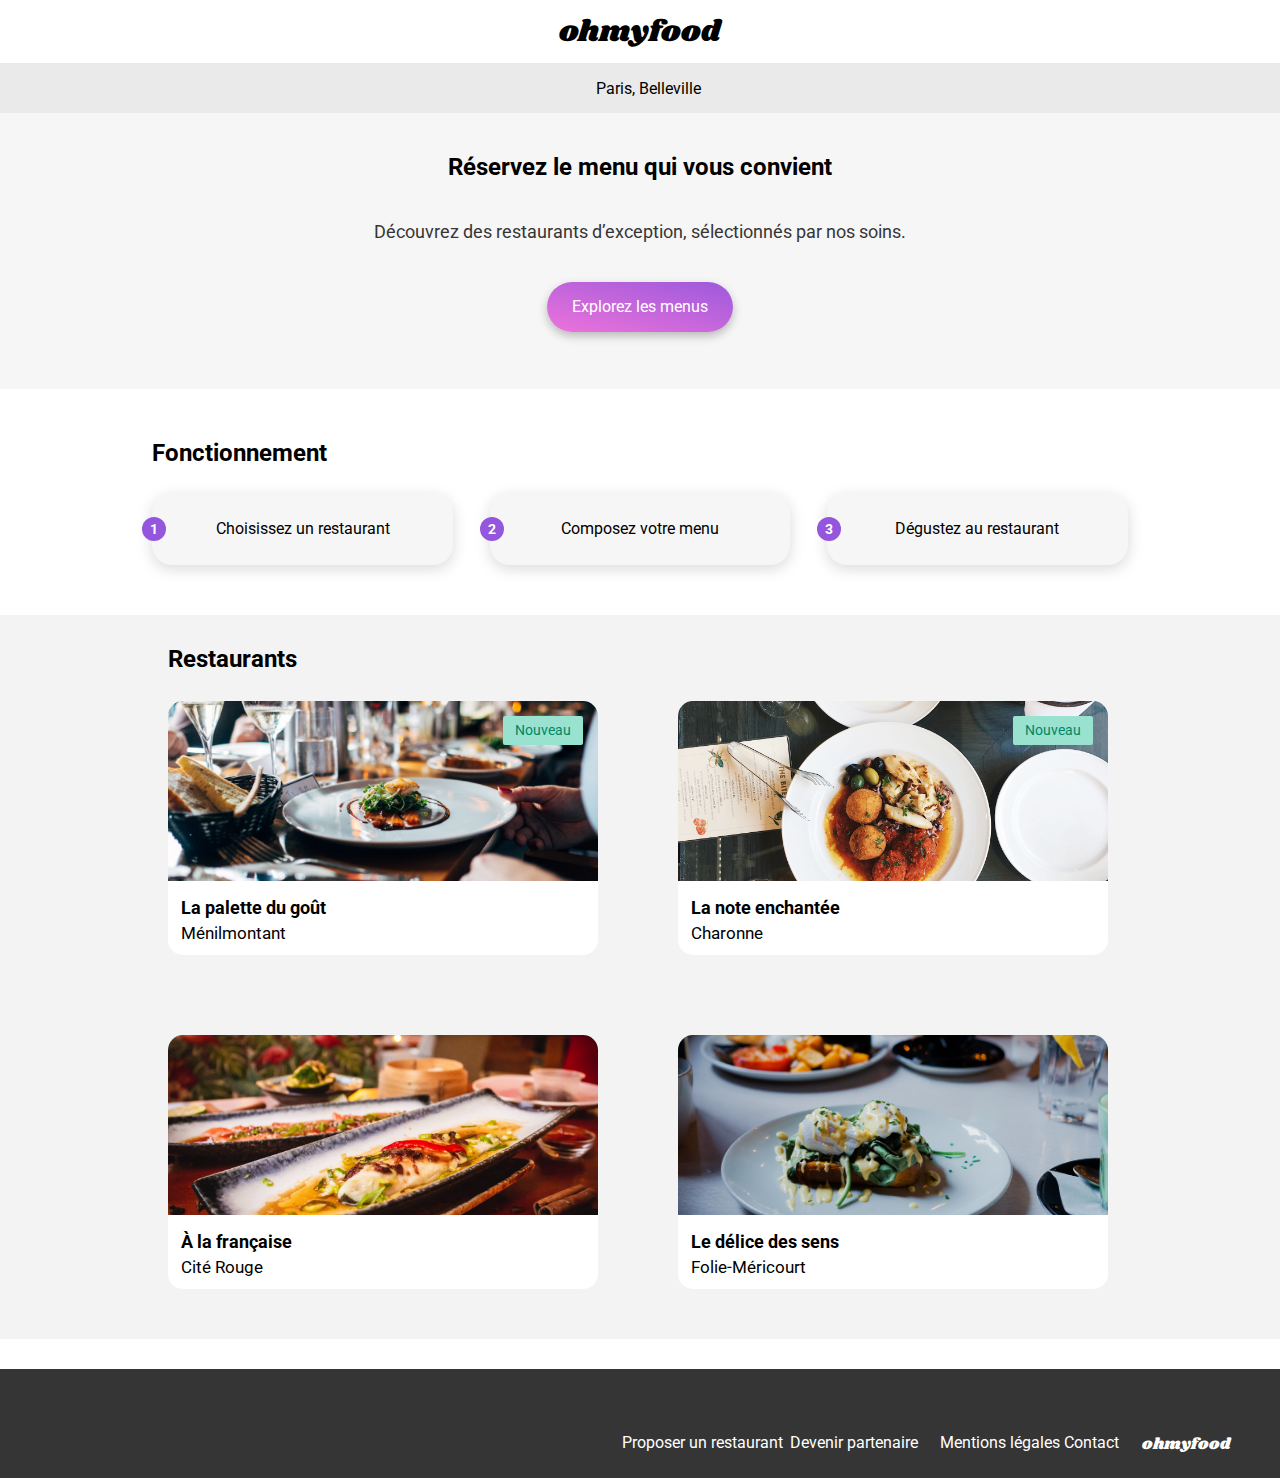
==== commit 48a5bda7: "correction bugs responsive" ====
--- a/index.html
+++ b/index.html
@@ -27,100 +27,108 @@
         </header>
         <main>
             <div class="fonctionnement">
-                <h2>Fonctionnement</h2>
                 <div class="content">
-                    <div class="etapes">
-                        <div class="number">
-                            <p>1</p>
+                    <div class="title-fonctionnement">
+                        <h2>Fonctionnement</h2>
+                    </div>
+                    <div class="step">
+                        <div class="etapes">
+                            <div class="number">
+                                <p>1</p>
+                            </div>
+                            <i class="fa-solid fa-mobile-screen-button fa-lg"></i>
+                            <p>Choisissez un restaurant</p>
                         </div>
-                        <i class="fa-solid fa-mobile-screen-button fa-lg"></i>
-                        <p>Choisissez un restaurant</p>
-                    </div>
-                    <div class="etapes">
-                        <div class="number">
-                            <p>2</p>
+                        <div class="etapes">
+                            <div class="number">
+                                <p>2</p>
+                            </div>
+                            <i class="fa-regular fa-list fa-lg"></i>
+                            <p>Composez votre menu</p>
                         </div>
-                        <i class="fa-regular fa-list fa-lg"></i>
-                        <p>Composez votre menu</p>
-                    </div>
-                    <div class="etapes">
-                        <div class="number">
-                            <p>3</p>
+                        <div class="etapes">
+                            <div class="number">
+                                <p>3</p>
+                            </div>
+                            <i class="fa-solid fa-store fa-lg"></i>
+                            <p>Dégustez au restaurant</p>
                         </div>
-                        <i class="fa-solid fa-store fa-lg"></i>
-                        <p>Dégustez au restaurant</p>
                     </div>
                 </div>
             </div>
             <div class="restaurants">
-                <h2>Restaurants</h2>
                 <div class="content">
-                    <a href="palette.html">
-                        <div class="etablissement">
-                            <img src="images/restaurants/jay-wennington-N_Y88TWmGwA-unsplash.jpg" alt="restaurant">
-                            <div class="new">
-                                <p>Nouveau</p>
+                    <div class="titre-restau">
+                        <h2>Restaurants</h2>
+                    </div>
+                    <div class="restau">
+                        <a href="palette.html">
+                            <div class="etablissement">
+                                <img src="images/restaurants/jay-wennington-N_Y88TWmGwA-unsplash.jpg" alt="restaurant">
+                                <div class="new">
+                                    <p>Nouveau</p>
+                                </div>
+                                <div class="desc">
+                                    <h3>La palette du goût</h3>
+                                    <p>Ménilmontant</p>
+                                    <div class="like">
+                                        <input type="checkbox" id="check-like1">
+                                        <label for="check-like1" class="like">
+                                            <i class="fa-solid fa-heart fa-xl"></i>
+                                        </label>
+                                    </div>
+                                </div>    
                             </div>
-                            <div class="desc">
-                                <h3>La palette du goût</h3>
-                                <p>Ménilmontant</p>
-                                <div class="like">
-                                    <input type="checkbox" id="check-like1">
-                                    <label for="check-like1" class="like">
-                                        <i class="fa-solid fa-heart fa-xl"></i>
-                                    </label>
+                        </a>
+                        <a href="note.html">
+                            <div class="etablissement">
+                                <img src="images/restaurants/stil-u2Lp8tXIcjw-unsplash.jpg" alt="restaurant">
+                                <div class="new">
+                                    <p>Nouveau</p>
                                 </div>
-                            </div>    
-                        </div>
-                    </a>
-                    <a href="note.html">
-                        <div class="etablissement">
-                            <img src="images/restaurants/stil-u2Lp8tXIcjw-unsplash.jpg" alt="restaurant">
-                            <div class="new">
-                                <p>Nouveau</p>
+                                <div class="desc">
+                                    <h3>La note enchantée</h3>
+                                    <p>Charonne</p>
+                                    <div class="like">
+                                        <input type="checkbox" id="check-like2">
+                                        <label for="check-like2" class="like">
+                                            <i class="fa-solid fa-heart fa-xl"></i>
+                                        </label>
+                                    </div>
+                                </div>    
                             </div>
-                            <div class="desc">
-                                <h3>La note enchantée</h3>
-                                <p>Charonne</p>
-                                <div class="like">
-                                    <input type="checkbox" id="check-like2">
-                                    <label for="check-like2" class="like">
-                                        <i class="fa-solid fa-heart fa-xl"></i>
-                                    </label>
-                                </div>
-                            </div>    
-                        </div>
-                    </a>
-                    <a href="lafrancaise.html">
-                        <div class="etablissement">
-                            <img src="images/restaurants/louis-hansel-shotsoflouis-qNBGVyOCY8Q-unsplash.jpg" alt="restaurant">
-                            <div class="desc">
-                                <h3>À la française</h3>
-                                <p>Cité Rouge</p>
-                                <div class="like">
-                                    <input type="checkbox" id="check-like3">
-                                    <label for="check-like3" class="like">
-                                        <i class="fa-solid fa-heart fa-xl"></i>
-                                    </label>
-                                </div>
-                            </div>    
-                        </div>
-                    </a>
-                    <a href="delice.html">
-                        <div class="etablissement">
-                            <img src="images/restaurants/toa-heftiba-DQKerTsQwi0-unsplash.jpg" alt="restaurant">
-                            <div class="desc">
-                                <h3>Le délice des sens</h3>
-                                <p>Folie-Méricourt</p>
-                                <div class="like">
-                                    <input type="checkbox" id="check-like4">
-                                    <label for="check-like4" class="like">
-                                        <i class="fa-solid fa-heart fa-xl"></i>
-                                    </label>
-                                </div>
-                            </div>    
-                        </div>
-                    </a>
+                        </a>
+                        <a href="lafrancaise.html">
+                            <div class="etablissement">
+                                <img src="images/restaurants/louis-hansel-shotsoflouis-qNBGVyOCY8Q-unsplash.jpg" alt="restaurant">
+                                <div class="desc">
+                                    <h3>À la française</h3>
+                                    <p>Cité Rouge</p>
+                                    <div class="like">
+                                        <input type="checkbox" id="check-like3">
+                                        <label for="check-like3" class="like">
+                                            <i class="fa-solid fa-heart fa-xl"></i>
+                                        </label>
+                                    </div>
+                                </div>    
+                            </div>
+                        </a>
+                        <a href="delice.html">
+                            <div class="etablissement">
+                                <img src="images/restaurants/toa-heftiba-DQKerTsQwi0-unsplash.jpg" alt="restaurant">
+                                <div class="desc">
+                                    <h3>Le délice des sens</h3>
+                                    <p>Folie-Méricourt</p>
+                                    <div class="like">
+                                        <input type="checkbox" id="check-like4">
+                                        <label for="check-like4" class="like">
+                                            <i class="fa-solid fa-heart fa-xl"></i>
+                                        </label>
+                                    </div>
+                                </div>    
+                            </div>
+                        </a>
+                    </div>
                 </div>
             </div>
         </main>
@@ -128,10 +136,14 @@
             <div class="container">
                 <h4>ohmyfood</h4>
                 <div class="partner">
-                    <i class="fa-sharp fa-solid fa-utensils"></i>
-                    <a href="#">Proposer un restaurant</a>
-                    <i class="fa-solid fa-handshake-angle"></i>
-                    <a href="#">Devenir partenaire</a>
+                    <div>
+                        <i class="fa-sharp fa-solid fa-utensils"></i>
+                        <a href="#">Proposer un restaurant</a>
+                    </div>
+                    <div>
+                        <i class="fa-solid fa-handshake-angle"></i>
+                        <a href="#">Devenir partenaire</a>
+                    </div>
                 </div>
                 <div class="contact">
                     <a href="#">Mentions légales</a>
--- a/style.css
+++ b/style.css
@@ -190,24 +190,29 @@
 }
 
 main .fonctionnement {
+  display: flex;
   max-width: 1440px;
   margin: auto;
-}
-main .fonctionnement h2 {
+  justify-content: center;
+  margin-bottom: 50px;
+}
+main .fonctionnement .content {
   margin-top: 50px;
-  margin-left: 70px;
-}
-main .fonctionnement .content {
+  display: flex;
+  flex-direction: column;
+}
+main .fonctionnement .content .step {
+  gap: 37px;
   display: flex;
 }
 main .fonctionnement .etapes {
   position: relative;
   display: flex;
-  margin: auto;
   justify-content: center;
   align-items: center;
   margin-top: 26px;
-  width: 322.49px;
+  max-width: 322.49px;
+  min-width: 300.49px;
   height: 72.38px;
   background-color: #F6F6F6;
   border-radius: 20px;
@@ -237,63 +242,60 @@
   color: #9356DC;
 }
 main .restaurants {
-  background-color: #F6F6F6;
+  display: flex;
+  margin: auto;
+  justify-content: center;
+  background-color: #F3F3F3;
   max-width: 1440px;
-  margin: auto;
-  margin-top: 54px;
-  border-radius: 25px;
-  margin-bottom: 25px;
-}
-main .restaurants h2 {
-  padding-top: 54px;
-  margin-left: 70px;
 }
 main .restaurants .content {
+  margin-top: 30px;
+  margin-bottom: 50px;
+  max-width: 945px;
+  display: flex;
+  flex-direction: column;
+}
+main .restaurants .content .restau {
+  margin-top: 28px;
+  gap: 80px;
   display: flex;
   flex-wrap: wrap;
-  justify-content: center;
-  gap: 100px;
-  margin: auto;
-  margin-top: 48px;
-  margin-bottom: 30px;
-  padding-bottom: 70px;
-}
-main .restaurants .content a {
+}
+main .restaurants .content .restau a {
   color: black;
 }
-main .restaurants .content a .etablissement {
+main .restaurants .content .restau a .etablissement {
   position: relative;
   display: flex;
   flex-direction: column;
-  margin: auto;
-  width: 490px;
+  width: 430px;
   border-radius: 15px;
   background-color: white;
 }
-main .restaurants .content a .etablissement img {
+main .restaurants .content .restau a .etablissement img {
   border-top-left-radius: 15px;
   border-top-right-radius: 15px;
   object-fit: cover;
   height: 180px;
 }
-main .restaurants .content a .etablissement .new {
+main .restaurants .content .restau a .etablissement .new {
   position: absolute;
   top: 15px;
   right: 15px;
 }
-main .restaurants .content a .etablissement .desc {
+main .restaurants .content .restau a .etablissement .desc {
   margin-top: 16px;
   margin-left: 13px;
   padding-bottom: 12px;
 }
-main .restaurants .content a .etablissement .desc h3 {
+main .restaurants .content .restau a .etablissement .desc h3 {
   font-size: 18px;
 }
-main .restaurants .content a .etablissement .desc p {
+main .restaurants .content .restau a .etablissement .desc p {
   margin-top: 5px;
   font-size: 17px;
 }
-main .restaurants .content a .etablissement .desc .like {
+main .restaurants .content .restau a .etablissement .desc .like {
   position: absolute;
   right: 10px;
   bottom: 15px;
@@ -353,63 +355,28 @@
   margin-top: 40px;
 }
 
-@media (max-width: 768px) {
-  .fonctionnement {
+@media (max-width: 1024px) {
+  .fonctionnement .content .step {
     flex-direction: column;
-    width: 375px;
-    margin: auto;
-  }
-  .fonctionnement .content {
-    display: flex;
+  }
+  .restaurants .content .restau {
     flex-direction: column;
   }
-  .restaurants {
-    margin: auto;
-    padding-bottom: 66px;
-    display: flex;
-    flex-direction: column;
-  }
-  .restaurants .content {
-    display: flex;
-    flex-direction: column;
-    gap: 18px;
-    margin: auto;
-    margin-top: 18px;
-  }
-}
-@media (max-width: 1024px) {
-  .fonctionnement {
-    margin: auto;
-  }
-  .fonctionnement .etapes {
-    width: auto;
-  }
-  .fonctionnement .etapes p {
-    margin-left: 26px;
-  }
-}
-@media (max-width: 1440px) {
-  .fonctionnement {
-    margin: auto;
-  }
-  .fonctionnement .etapes {
-    width: auto;
-  }
-  .fonctionnement .etapes p {
-    margin-left: 26px;
+  .restaurants .content .restau a .etablissement {
+    max-width: 340px;
   }
 }
 footer {
   margin: auto;
   background-color: #353535;
   padding-bottom: 22px;
+  margin-top: 30px;
 }
 footer .container {
+  padding-top: 64px;
   display: flex;
   justify-content: right;
   width: 100%;
-  margin: auto;
-  padding-top: 57px;
   gap: 7px;
 }
 footer .container i {
@@ -427,6 +394,9 @@
   margin-left: 16px;
   order: 4;
 }
+footer .container .partner {
+  display: flex;
+}
 footer .container .partner i {
   margin-left: 7px;
 }
@@ -434,4 +404,31 @@
   margin-left: 15px;
 }
 
+@media (max-width: 768px) {
+  footer .container {
+    padding-top: 22px;
+    margin-left: 25px;
+    flex-direction: column;
+  }
+  footer .container h4 {
+    order: 0;
+  }
+  footer .container .partner {
+    display: flex;
+    flex-direction: column;
+    margin-left: 10px;
+    margin-top: 7px;
+  }
+  footer .container .partner div {
+    margin-top: 7px;
+  }
+  footer .container .contact {
+    display: flex;
+    flex-direction: column;
+  }
+  footer .container .contact a {
+    margin-top: 7px;
+  }
+}
+
 /*# sourceMappingURL=style.css.map */
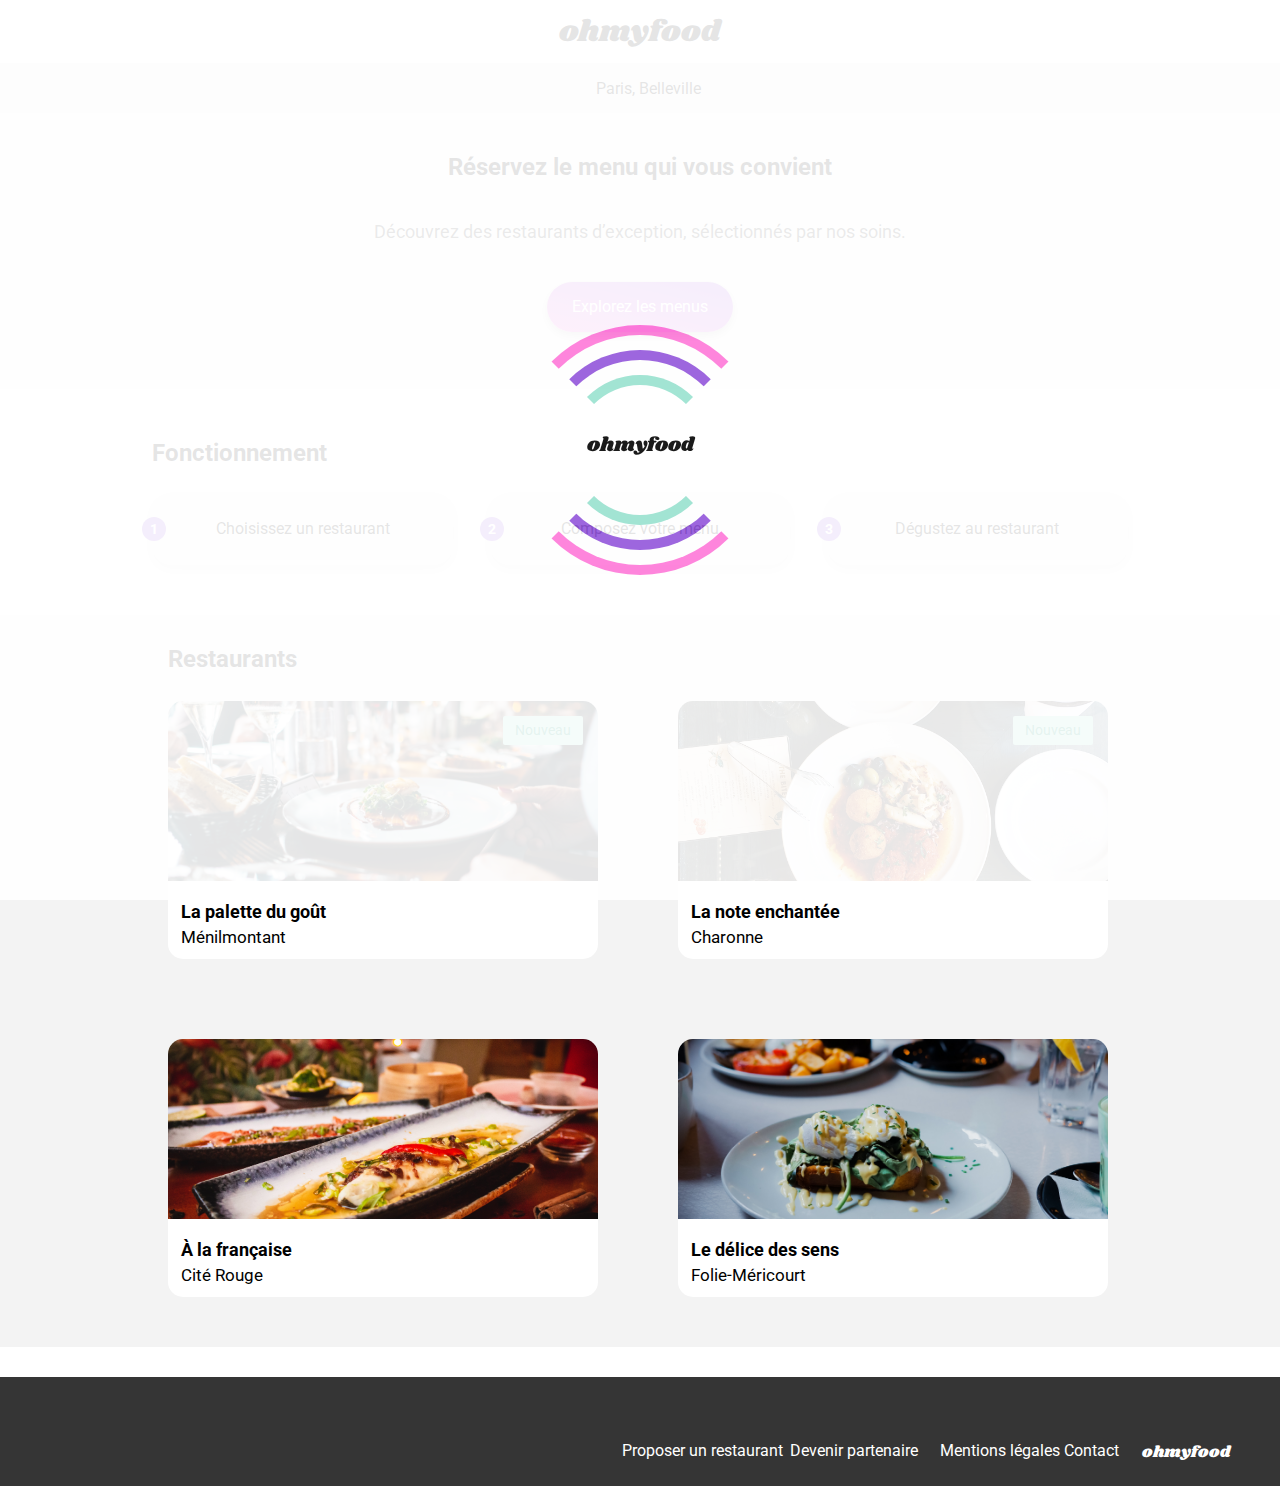
==== commit cb0df700: "rename index html for github pages" ====
--- a/index.html
+++ b/index.html
@@ -7,8 +7,17 @@
         <link rel="stylesheet" href="https://cdnjs.cloudflare.com/ajax/libs/font-awesome/6.4.0/css/all.min.css" integrity="sha512-iecdLmaskl7CVkqkXNQ/ZH/XLlvWZOJyj7Yy7tcenmpD1ypASozpmT/E0iPtmFIB46ZmdtAc9eNBvH0H/ZpiBw==" crossorigin="anonymous" referrerpolicy="no-referrer" />
         <link rel="stylesheet" href="style.css">
         <title>Oh My Food</title>
+        <link rel="shortcut icon" href="./images/logo/ohmyfood@2x.svg" />
     </head>
     <body>
+        <div class="background-loader">
+            <div class="loader">
+                <div class="spinner spinner1"></div>
+                <div class="spinner spinner2"></div>
+                <div class="spinner spinner3"></div>
+                <span class="loader-text">ohmyfood</span>
+            </div>
+        </div>
         <header>
             <nav>
                 <h1>ohmyfood</h1>
@@ -43,7 +52,7 @@
                             <div class="number">
                                 <p>2</p>
                             </div>
-                            <i class="fa-regular fa-list fa-lg"></i>
+                            <i class="fa-sharp fa-solid fa-list fa-lg"></i>
                             <p>Composez votre menu</p>
                         </div>
                         <div class="etapes">
@@ -62,72 +71,80 @@
                         <h2>Restaurants</h2>
                     </div>
                     <div class="restau">
-                        <a href="palette.html">
-                            <div class="etablissement">
+                        <div class="etablissement">
+                            <a href="pages/palette.html">
                                 <img src="images/restaurants/jay-wennington-N_Y88TWmGwA-unsplash.jpg" alt="restaurant">
-                                <div class="new">
-                                    <p>Nouveau</p>
-                                </div>
-                                <div class="desc">
+                            </a>
+                            <div class="new">
+                                <p>Nouveau</p>
+                            </div>
+                            <div class="desc">
+                                <a href="pages/palette.html">
                                     <h3>La palette du goût</h3>
                                     <p>Ménilmontant</p>
-                                    <div class="like">
-                                        <input type="checkbox" id="check-like1">
-                                        <label for="check-like1" class="like">
-                                            <i class="fa-solid fa-heart fa-xl"></i>
-                                        </label>
-                                    </div>
-                                </div>    
+                                </a>
+                                <div class="like">
+                                    <input type="checkbox" id="check-like1">
+                                    <label for="check-like1" class="like">
+                                        <i class="fa-solid fa-heart fa-xl"></i>
+                                    </label>
+                                </div>
+                            </div>    
+                        </div>
+                        <div class="etablissement">
+                            <a href="pages/note.html">
+                                <img src="images/restaurants/stil-u2Lp8tXIcjw-unsplash.jpg" alt="restaurant">
+                            </a>
+                            <div class="new">
+                                <p>Nouveau</p>
                             </div>
-                        </a>
-                        <a href="note.html">
-                            <div class="etablissement">
-                                <img src="images/restaurants/stil-u2Lp8tXIcjw-unsplash.jpg" alt="restaurant">
-                                <div class="new">
-                                    <p>Nouveau</p>
-                                </div>
-                                <div class="desc">
+                            <div class="desc">
+                                <a href="pages/note.html">
                                     <h3>La note enchantée</h3>
                                     <p>Charonne</p>
-                                    <div class="like">
-                                        <input type="checkbox" id="check-like2">
-                                        <label for="check-like2" class="like">
-                                            <i class="fa-solid fa-heart fa-xl"></i>
-                                        </label>
-                                    </div>
-                                </div>    
-                            </div>
-                        </a>
-                        <a href="lafrancaise.html">
-                            <div class="etablissement">
+                                </a> 
+                                <div class="like">
+                                    <input type="checkbox" id="check-like2">
+                                    <label for="check-like2" class="like">
+                                        <i class="fa-solid fa-heart fa-xl"></i>
+                                    </label>
+                                </div>
+                            </div>    
+                        </div>
+                        <div class="etablissement">
+                            <a href="pages/lafrancaise.html">
                                 <img src="images/restaurants/louis-hansel-shotsoflouis-qNBGVyOCY8Q-unsplash.jpg" alt="restaurant">
-                                <div class="desc">
+                            </a>
+                            <div class="desc">
+                                <a href="pages/lafrancaise.html">    
                                     <h3>À la française</h3>
                                     <p>Cité Rouge</p>
-                                    <div class="like">
-                                        <input type="checkbox" id="check-like3">
-                                        <label for="check-like3" class="like">
-                                            <i class="fa-solid fa-heart fa-xl"></i>
-                                        </label>
-                                    </div>
-                                </div>    
-                            </div>
-                        </a>
-                        <a href="delice.html">
-                            <div class="etablissement">
+                                </a>
+                                <div class="like">
+                                    <input type="checkbox" id="check-like3">
+                                    <label for="check-like3" class="like">
+                                        <i class="fa-solid fa-heart fa-xl"></i>
+                                    </label>
+                                </div>
+                            </div>    
+                        </div>
+                        <div class="etablissement">
+                            <a href="pages/delice.html">
                                 <img src="images/restaurants/toa-heftiba-DQKerTsQwi0-unsplash.jpg" alt="restaurant">
-                                <div class="desc">
-                                    <h3>Le délice des sens</h3>
-                                    <p>Folie-Méricourt</p>
-                                    <div class="like">
-                                        <input type="checkbox" id="check-like4">
-                                        <label for="check-like4" class="like">
-                                            <i class="fa-solid fa-heart fa-xl"></i>
-                                        </label>
-                                    </div>
-                                </div>    
-                            </div>
-                        </a>
+                            </a>
+                            <div class="desc">
+                            <a href="pages/delice.html">
+                                <h3>Le délice des sens</h3>
+                                <p>Folie-Méricourt</p>
+                            </a>
+                                <div class="like">
+                                    <input type="checkbox" id="check-like4">
+                                    <label for="check-like4" class="like">
+                                        <i class="fa-solid fa-heart fa-xl"></i>
+                                    </label>
+                                </div>
+                            </div>    
+                        </div>
                     </div>
                 </div>
             </div>
--- a/style.css
+++ b/style.css
@@ -58,6 +58,7 @@
 }
 
 input[type=checkbox]:checked + .like i:before {
+  transition: all 0.3s linear 0s;
   color: transparent;
   background-clip: text;
   -webkit-background-clip: text;
@@ -75,27 +76,26 @@
   box-shadow: 0px 4.01149px 15.0431px rgba(0, 0, 0, 0.1);
   border-radius: 15.0431px;
 }
-.toggle-content h3 {
+.toggle-content span:first-child {
   padding: 12px 0 0 15px;
   font-size: 18px;
+  font-weight: 700;
 }
 .toggle-content .accompagnement {
   display: flex;
   justify-content: space-between;
 }
-.toggle-content .accompagnement p {
+.toggle-content .accompagnement span {
   padding: 5px 12px 15px 15px;
   font-size: 15.04px;
   transition: margin 0.5s;
-}
-.toggle-content .accompagnement p:first-child {
+  font-weight: 500;
+}
+.toggle-content .accompagnement span:first-child {
   text-overflow: ellipsis;
   overflow: hidden;
   white-space: nowrap;
   position: relative;
-}
-.toggle-content .accompagnement p + p {
-  font-weight: 700;
 }
 .toggle-content .add {
   display: flex;
@@ -118,7 +118,7 @@
 input[type=checkbox] {
   display: none;
 }
-input[type=checkbox]:checked + .toggle-content .accompagnement p + p {
+input[type=checkbox]:checked + .toggle-content .accompagnement span + span {
   margin-right: 74px;
   transition: margin 0.5s;
 }
@@ -187,6 +187,10 @@
   margin: auto;
   margin-top: 40px;
   margin-bottom: 57px;
+}
+header .explorer .button1:hover {
+  background: linear-gradient(0deg, rgba(255, 255, 255, 0.15), rgba(255, 255, 255, 0.15)), linear-gradient(200.64deg, #9356DC -5.2%, #FF79DA 110.74%);
+  cursor: pointer;
 }
 
 main .fonctionnement {
@@ -238,7 +242,7 @@
   position: absolute;
   left: 33.47px;
 }
-main .fonctionnement .etapes:nth-child(4) i {
+main .fonctionnement .etapes:nth-child(3) i {
   color: #9356DC;
 }
 main .restaurants {
@@ -261,10 +265,7 @@
   display: flex;
   flex-wrap: wrap;
 }
-main .restaurants .content .restau a {
-  color: black;
-}
-main .restaurants .content .restau a .etablissement {
+main .restaurants .content .restau .etablissement {
   position: relative;
   display: flex;
   flex-direction: column;
@@ -272,37 +273,41 @@
   border-radius: 15px;
   background-color: white;
 }
-main .restaurants .content .restau a .etablissement img {
+main .restaurants .content .restau .etablissement a {
+  color: black;
+}
+main .restaurants .content .restau .etablissement img {
   border-top-left-radius: 15px;
   border-top-right-radius: 15px;
   object-fit: cover;
   height: 180px;
-}
-main .restaurants .content .restau a .etablissement .new {
+  width: 430px;
+}
+main .restaurants .content .restau .etablissement .new {
   position: absolute;
   top: 15px;
   right: 15px;
 }
-main .restaurants .content .restau a .etablissement .desc {
+main .restaurants .content .restau .etablissement .desc {
   margin-top: 16px;
   margin-left: 13px;
   padding-bottom: 12px;
 }
-main .restaurants .content .restau a .etablissement .desc h3 {
+main .restaurants .content .restau .etablissement .desc h3 {
   font-size: 18px;
 }
-main .restaurants .content .restau a .etablissement .desc p {
+main .restaurants .content .restau .etablissement .desc p {
   margin-top: 5px;
   font-size: 17px;
 }
-main .restaurants .content .restau a .etablissement .desc .like {
+main .restaurants .content .restau .etablissement .desc .like {
   position: absolute;
   right: 10px;
   bottom: 15px;
 }
 main .carte {
   margin: auto;
-  width: 375px;
+  width: 1055px;
   background-color: #F6F6F6;
   padding-bottom: 53px;
   position: relative;
@@ -325,15 +330,28 @@
   margin-left: 20px;
   margin-top: 30px;
 }
-main .carte .titre-menu h3 {
+main .carte .content {
+  width: 634px;
+  margin: auto;
+  animation: fadein 2s;
+}
+@keyframes fadein {
+  from {
+    opacity: 0;
+  }
+  to {
+    opacity: 1;
+  }
+}
+main .carte .content .titre-menu h3 {
+  text-align: left;
   position: relative;
   font-weight: 300;
   text-transform: uppercase;
   font-weight: 300;
-  margin-left: 13px;
   margin-top: 42px;
 }
-main .carte .titre-menu h3:before {
+main .carte .content .titre-menu h3:before {
   content: "";
   position: absolute;
   width: 40px;
@@ -342,28 +360,59 @@
   left: 0;
   background-color: #99E2D0;
 }
-main .carte .menu {
+main .carte .content .menu {
   display: flex;
   justify-content: center;
   margin-top: 25px;
 }
-main .carte .menu .toggle-content {
+main .carte .content .menu .toggle-content {
   background-color: white;
+  width: 634px;
 }
 main .carte .button1 {
   margin: auto;
   margin-top: 40px;
 }
+main .carte .button1:hover {
+  background: linear-gradient(0deg, rgba(255, 255, 255, 0.15), rgba(255, 255, 255, 0.15)), linear-gradient(200.64deg, #9356DC -5.2%, #FF79DA 110.74%);
+  cursor: pointer;
+}
 
 @media (max-width: 1024px) {
-  .fonctionnement .content .step {
+  main .fonctionnement .content .step {
     flex-direction: column;
   }
-  .restaurants .content .restau {
+  main .restaurants .content .restau {
     flex-direction: column;
   }
-  .restaurants .content .restau a .etablissement {
+  main .restaurants .content .restau a .etablissement {
     max-width: 340px;
+  }
+  main .carte {
+    width: 600px;
+  }
+  main .carte .content {
+    width: 349px;
+  }
+  main .carte .content .menu .toggle-content {
+    width: 349px;
+  }
+}
+@media (max-width: 768px) {
+  main .restaurants .content .restau .etablissement {
+    width: 330px;
+  }
+  main .restaurants .content .restau .etablissement img {
+    width: 330px;
+  }
+  main .carte {
+    width: auto;
+  }
+  main .carte .content {
+    max-width: 349px;
+  }
+  main .carte .content .menu {
+    width: 349px;
   }
 }
 footer {
@@ -384,6 +433,9 @@
 }
 footer .container a {
   color: white;
+}
+footer .container a:hover {
+  text-decoration: underline;
 }
 footer .container h4 {
   margin-right: 50px;
@@ -409,6 +461,7 @@
     padding-top: 22px;
     margin-left: 25px;
     flex-direction: column;
+    width: auto;
   }
   footer .container h4 {
     order: 0;
@@ -430,5 +483,85 @@
     margin-top: 7px;
   }
 }
+.background-loader {
+  position: fixed;
+  background-color: white;
+  height: 100vh;
+  inset: 0;
+  z-index: 1;
+  opacity: 0.9;
+  animation: hidden 1s;
+  animation-fill-mode: forwards;
+}
+.background-loader .loader {
+  position: fixed;
+  top: 50%;
+  left: 50%;
+  transform: translate(-50%, -50%);
+  height: 400px;
+  width: 400px;
+  overflow: hidden;
+  text-align: center;
+  animation-delay: 1s;
+}
+.background-loader .loader .spinner {
+  position: absolute;
+  top: 50%;
+  left: 50%;
+  transform: translate(-50%, -50%);
+  z-index: 303;
+  border-radius: 100%;
+  border-left-color: transparent !important;
+  border-right-color: transparent !important;
+}
+.background-loader .loader .spinner1 {
+  width: 250px;
+  height: 250px;
+  border: 10px solid #FF79DA;
+  animation: spin 2s linear infinite;
+}
+.background-loader .loader .spinner2 {
+  width: 200px;
+  height: 200px;
+  border: 10px solid #9356DC;
+  animation: reverse-spin 2s linear infinite;
+}
+.background-loader .loader .spinner3 {
+  width: 150px;
+  height: 150px;
+  border: 10px solid #99E2D0;
+  animation: spin 4s linear infinite;
+}
+.background-loader .loader .loader-text {
+  position: relative;
+  font-family: "Shrikhand";
+  font-size: 20px;
+  top: 45%;
+}
+
+@keyframes spin {
+  0% {
+    transform: translate(-50%, -50%) rotate(0deg);
+  }
+  100% {
+    transform: translate(-50%, -50%) rotate(360deg);
+  }
+}
+@keyframes reverse-spin {
+  0% {
+    transform: translate(-50%, -50%) rotate(0deg);
+  }
+  100% {
+    transform: translate(-50%, -50%) rotate(-360deg);
+  }
+}
+@keyframes hidden {
+  0% {
+    transform: scale(1);
+  }
+  100% {
+    visibility: hidden;
+  }
+}
 
 /*# sourceMappingURL=style.css.map */
